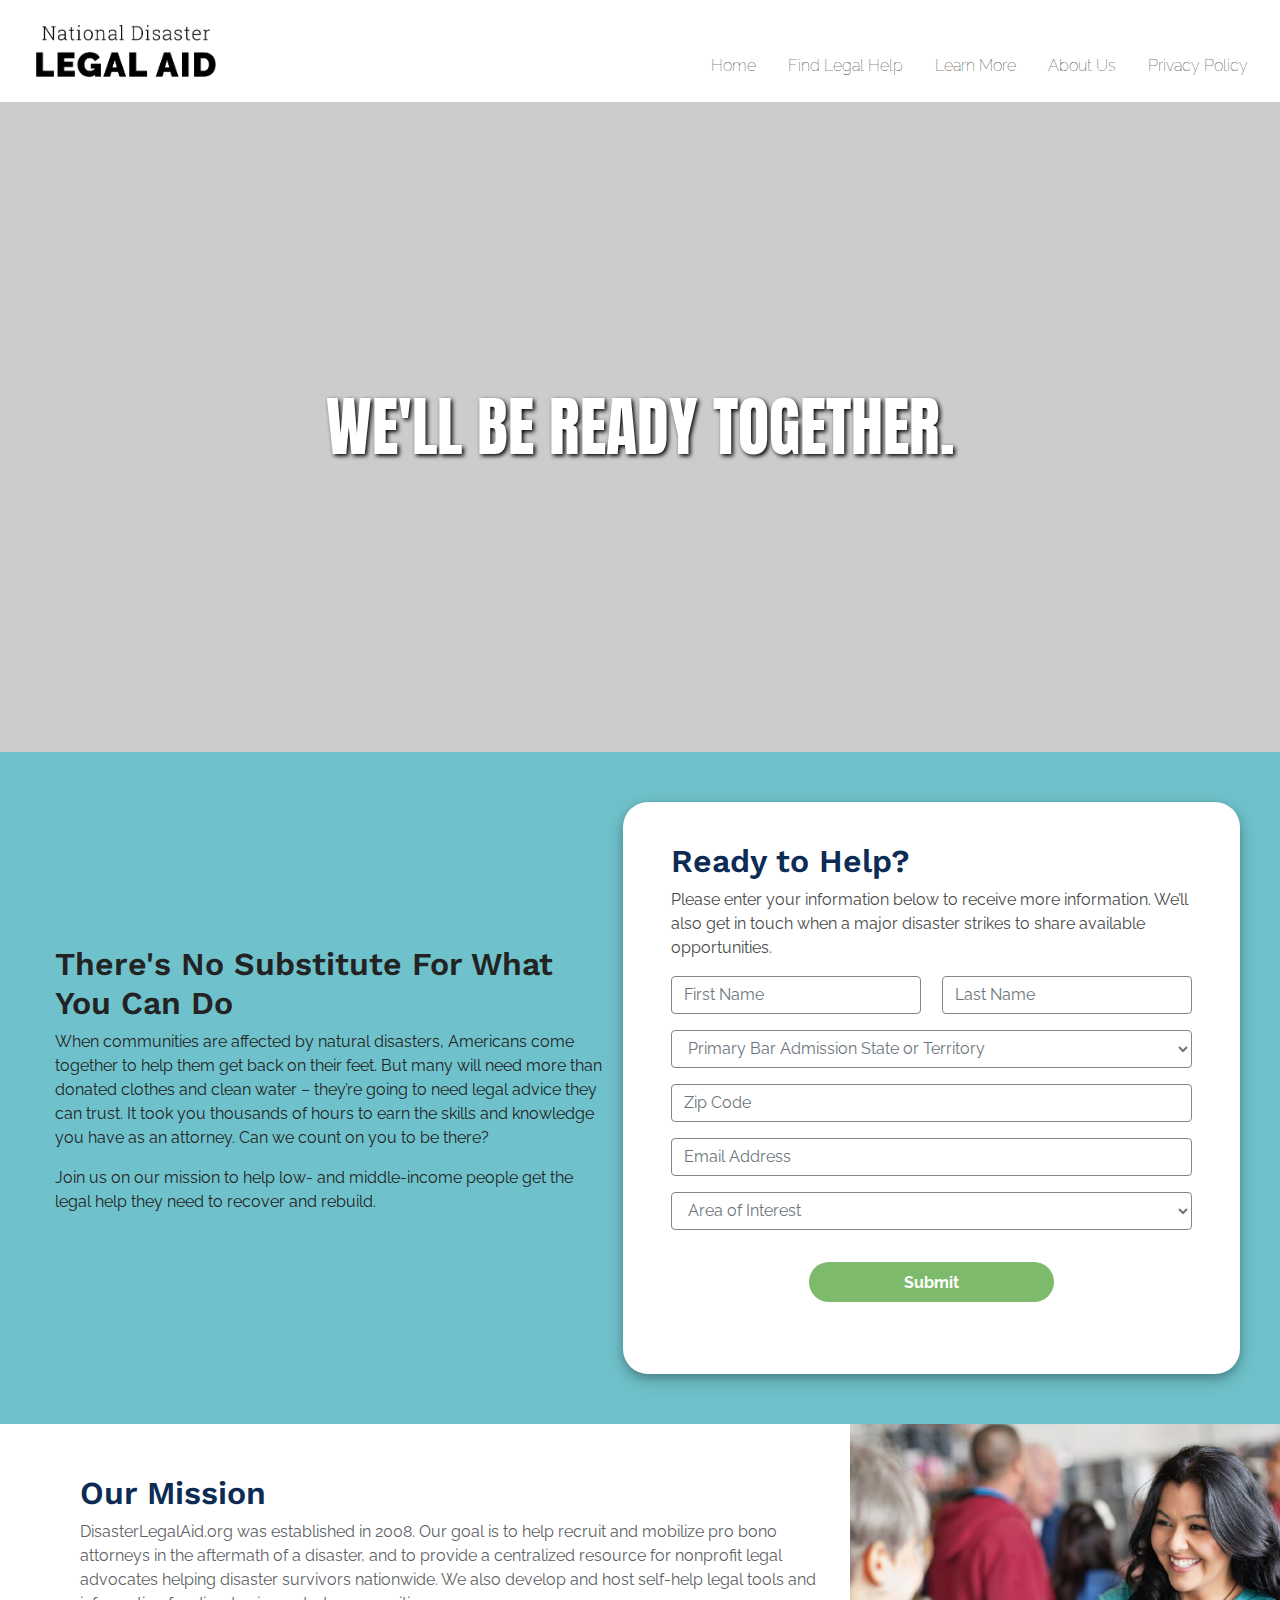
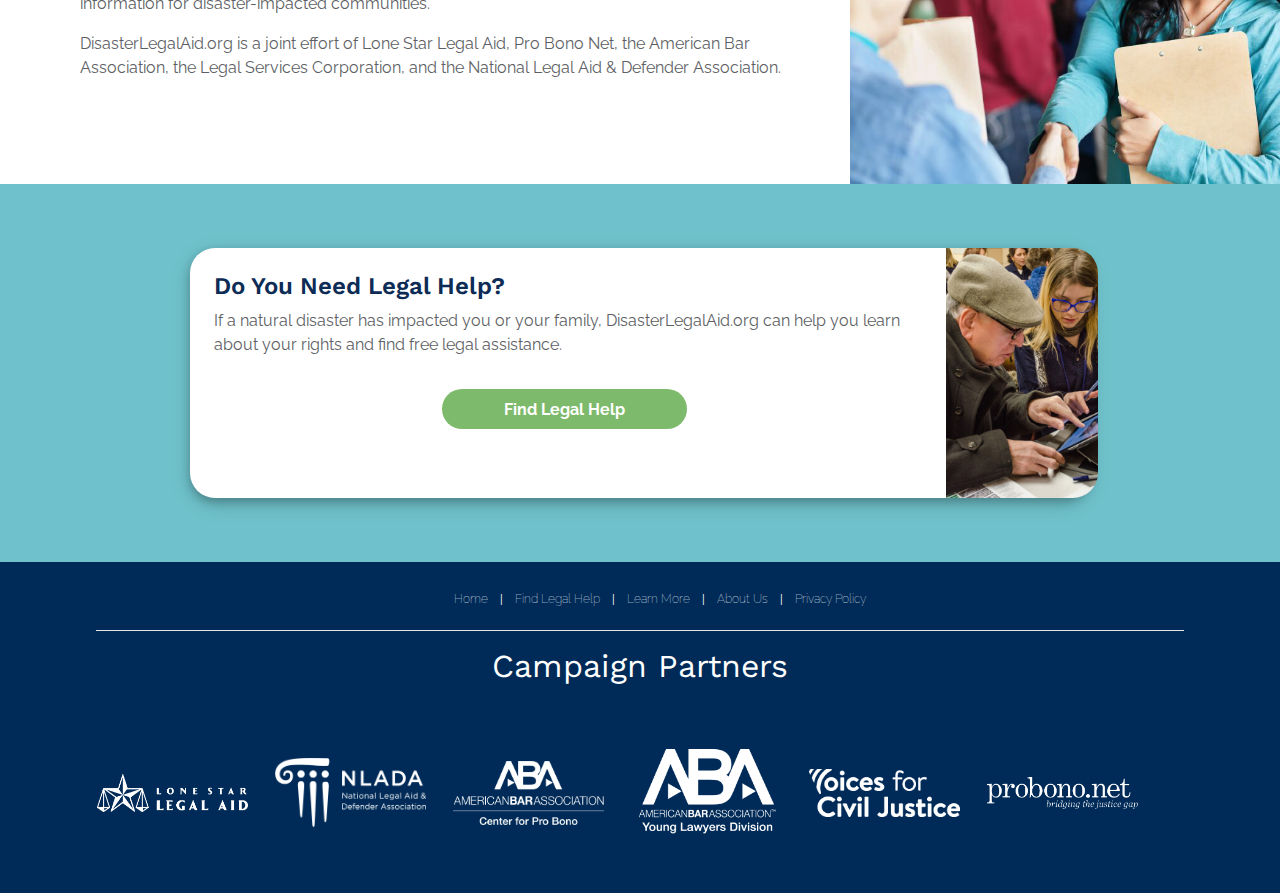
==== LP2.html @ 34623d2d "LP2 Added" ====
<html>
  <head>
    <meta charset = "utf-8">
  <meta name="viewport" content="width=device-width, initial-scale=1">
  <title>Get Started | Disaster Legal Aid</title>
  <link rel="canonical" href="https://www.disasterlegalaid.org/get-started/" />
  <meta name="description" content="Communities affected by disaster need more than donated clothes and clean water - they need legal advice they can trust. Can we count on you to be there?">
  <meta property="og:title" content="Get Started | Disaster Legal Aid" />
  <meta property="og:type" content="website" />
  <meta property="og:url" content="https://www.disasterlegalaid.org/get-started/" />
  <meta property="og:image" content="https://www.disasterlegalaid.org/dla-assets/image/header.jpg" />
  <meta property="og:description" content="Communities affected by disaster need more than donated clothes and clean water - they need legal advice they can trust. Can we count on you to be there?" />
  <link rel="stylesheet" type="text/css" href="css/LP2.css">
  <link rel="stylesheet" href="https://stackpath.bootstrapcdn.com/bootstrap/4.3.1/css/bootstrap.min.css" integrity="sha384-ggOyR0iXCbMQv3Xipma34MD+dH/1fQ784/j6cY/iJTQUOhcWr7x9JvoRxT2MZw1T" crossorigin="anonymous">
    <link href="https://fonts.googleapis.com/css?family=Raleway" rel="stylesheet">
      <link href="https://fonts.googleapis.com/css?family=Roboto" rel="stylesheet">
  <link rel="stylesheet" type="text/css" href="https://maxcdn.bootstrapcdn.com/font-awesome/4.4.0/css/font-awesome.min.css">
  <link href="https://fonts.googleapis.com/css?family=Roboto&display=swap" rel="stylesheet">
  <link href="https://fonts.googleapis.com/css?family=Raleway&display=swap" rel="stylesheet">
<script type="text/javascript" async="" src="https://www.google-analytics.com/analytics.js"></script>
<script async="" src="https://www.googletagmanager.com/gtag/js?id=UA-3254976-32"></script>
  <script>
			var analyticsId = "UA-3254976-32";
			var sessionId = getCookie("SESSIONID") ? getCookie("SESSIONID") : setCookie("SESSIONID",guid(),365);
			window.dataLayer = window.dataLayer || [];
			function gtag(){dataLayer.push(arguments);}
			gtag( 'js', new Date() );
			gtag( 'config', analyticsId, {
				'dimension1': sessionId,
				'dimension2': Date.now()
			});
		</script>
  </head>
  <body class="container-fluid">

<nav class="navbar navbar-expand-lg  full-width navbar-custom" >
  <a class="navbar-brand" href="/"><img src="logos/nationalDisasterLegalAidBLK.png" alt="Disaster Legal Aid Logo"></a>
  <button class="navbar-toggler" type="button" data-toggle="collapse" data-target="#navbarSupportedContent" aria-controls="navbarSupportedContent" aria-expanded="false" aria-label="Toggle navigation">
<!--     <span class="navbar-toggler-icon"></span> -->
<span class="navbar-toggler-icon"><i class="fa fa-navicon"></i></span>
  </button>
  <div class="collapse navbar-collapse  text-left" id="navbarSupportedContent">
    <ul class="navbar-nav" float-lg-right>
      <li class="nav-item">
        <a class="nav-link" href="/" target="_blank">Home</a>
      </li>
      <li class="nav-item">
        <a class="nav-link" href="/legalhelp/" target="_blank">Find Legal Help</a>
      </li>
      <li class="nav-item">
        <a class="nav-link" href="/advocates/" target="_blank">Learn More</a>
      </li>
      <li class="nav-item">
        <a class="nav-link" href="/about/" target="_blank">About Us</a>
      </li>
      <li class="nav-item">
        <a class="nav-link" href="/disclaimer/" target="_blank">Privacy Policy</a>
      </li>
    </ul>
  </div>
</nav>

    <section class="header full-width">
      <h1>WE'LL BE READY TOGETHER.</h1>
    </section>

    <section class="volunteer-signup full-width area-spacing">
      <div class="container formText">
        <h2>There's No Substitute For What You Can Do</h2>
        <p>When communities are affected by natural disasters, Americans come together to help them get back on their feet. But many will need more than donated clothes and clean water – they’re going to need legal advice they can trust. It took you thousands of hours to earn the skills and knowledge you have as an attorney. Can we count on you to be there?<p>Join us on our mission to help low- and middle-income people get the legal help they need to recover and rebuild.</p>
      </div>

      <div class="container form">
        <h2>Ready to Help?</h2>

<!-- Form Redirect -->

<script type="text/javascript">
var formSubmitted=false;
</script>
<iframe name="hidden_iframe" id="hidden_iframe" style="display:none;" onload="if(formSubmitted) {ga('send', 'event', 'Volunteer Form', 'submit'); setTimeout(function() {window.location='/thank-you';}, 1000)};"></iframe>

         <form id="google-form" action="https://docs.google.com/forms/d/e/1FAIpQLScfr3gOMSsjPT8p-qqspWNK3VT_Y4ADbwQ43Pd9TJvDcV4FFA/formResponse" method="post" target="hidden_iframe" onsubmit="formSubmitted=true;">
          <p>Please enter your information below to receive more information. We’ll also get in touch when a major disaster strikes to share available opportunities.</p>
          <div class="form-name">
              <div class="form-group name-field">
                <input name="entry.1687598715"type="text" class="form-control" id="exampleFormControlInput1" placeholder="First Name" required="required">
              </div>
              <div class="form-group name-field">
                <input name="entry.924260050" type="text" class="form-control " id="exampleFormControlInput1" placeholder="Last Name" required="required">
              </div>
          </div>
           <div class="form-group">
            <select name="entry.1540857647" class="form-control" id="exampleFormControlSelect1" required="required" style="color:#6c757d;">
              <option selected disabled hidden value="">Primary Bar Admission State or Territory</option>
              <option name="entry.1540857647" value="Alabama">Alabama</option>
              <option name="entry.1540857647" value="Alaska">Alaska</option>
              <option name="entry.1540857647" value="American Samoa">American Samoa</option>
              <option name="entry.1540857647" value="Arizona">Arizona</option>
              <option name="entry.1540857647" value="Arkansas">Arkansas</option>
              <option name="entry.1540857647" value="California">California</option>
              <option name="entry.1540857647" value="Colorado">Colorado</option>
              <option name="entry.1540857647" value="Connecticut">Connecticut</option>
              <option name="entry.1540857647" value="Delaware">Delaware</option>
              <option name="entry.1540857647" value="District of Columbia">District of Columbia</option>
              <option name="entry.1540857647" value="Florida">Florida</option>
              <option name="entry.1540857647" value="Georgia">Georgia</option>
              <option name="entry.1540857647" value="Guam">Guam</option>
              <option name="entry.1540857647" value="Hawaii">Hawaii</option>
              <option name="entry.1540857647" value="Idaho">Idaho</option>
              <option name="entry.1540857647" value="Illinois">Illinois</option>
              <option name="entry.1540857647" value="Indiana">Indiana</option>
              <option name="entry.1540857647" value="Iowa">Iowa</option>
              <option name="entry.1540857647" value="Kansas">Kansas</option>
              <option name="entry.1540857647" value="Kentucky">Kentucky</option>
              <option name="entry.1540857647" value="Louisiana">Louisiana</option>
              <option name="entry.1540857647" value="Maine">Maine</option>
              <option name="entry.1540857647" value="Maryland">Maryland</option>
              <option name="entry.1540857647" value="Massachusetts">Massachusetts</option>
              <option name="entry.1540857647" value="Michigan">Michigan</option>
              <option name="entry.1540857647" value="Minnesota">Minnesota</option>
              <option name="entry.1540857647" value="Mississippi">Mississippi</option>
              <option name="entry.1540857647" value="Missouri">Missouri</option>
              <option name="entry.1540857647" value="Montana">Montana</option>
              <option name="entry.1540857647" value="Nebraska">Nebraska</option>
              <option name="entry.1540857647" value="Nevada">Nevada</option>
              <option name="entry.1540857647" value="New Hampshire">New Hampshire</option>
              <option name="entry.1540857647" value="New Jersey">New Jersey</option>
              <option name="entry.1540857647" value="New Mexico">New Mexico</option>
              <option name="entry.1540857647" value="New York">New York</option>
              <option name="entry.1540857647" value="North Carolina">North Carolina</option>
              <option name="entry.1540857647" value="North Dakota">North Dakota</option>
              <option name="entry.1540857647" value="Northern Mariana Islands">Northern Mariana Islands</option>
              <option name="entry.1540857647" value="Ohio">Ohio</option>
              <option name="entry.1540857647" value="Oklahoma">Oklahoma</option>
              <option name="entry.1540857647" value="Oregon">Oregon</option>
              <option name="entry.1540857647" value="Pennsylvania">Pennsylvania</option>
              <option name="entry.1540857647" value="Puerto Rico">Puerto Rico</option>
              <option name="entry.1540857647" value="Rhode Island">Rhode Island</option>
              <option name="entry.1540857647" value="South Carolina">South Carolina</option>
              <option name="entry.1540857647" value="South Dakota">South Dakota</option>
              <option name="entry.1540857647" value="Tennessee">Tennessee</option>
              <option name="entry.1540857647" value="Texas">Texas</option>
              <option name="entry.1540857647" value="Utah">Utah</option>
              <option name="entry.1540857647" value="Vermont">Vermont</option>
              <option name="entry.1540857647" value="Virginia">Virginia</option>
              <option name="entry.1540857647" value="Washington">Washington</option>
              <option name="entry.1540857647" value="West Virginia">West Virginia</option>
              <option name="entry.1540857647" value="Wisconsin">Wisconsin</option>
              <option name="entry.1540857647" value="Wyoming">Wyoming</option>
            </select>
          </div>
          <div class="form-group">
            <input name="entry.826848541" type="text" class="form-control" id="exampleFormControlInput1" placeholder="Zip Code" size="6" required="required" pattern="[0-9]{5}" title="5 digit zip code">
          </div>
          <div class="form-group">
            <input name="entry.947371666" type="text" class="form-control" id="exampleFormControlInput1" placeholder="Email Address" required="required" pattern="^[a-zA-Z0-9_.+-]+@[a-zA-Z0-9-]+\.[a-zA-Z0-9-.]+$" title="email address (e.g., name@name.com)">
          </div>
          <div class="form-group">
            <select name="entry.2019668768" class="form-control" id="exampleFormControlSelect1" required="required" style="color:#6c757d;">
              <option selected disabled hidden value="">Area of Interest</option>
              <option name="entry.2019668768" value="FEMA Applications and Appeals">FEMA Applications and Appeals</option>
              <option name="entry.2019668768" value="Insurance Issues">Insurance Issues</option>
              <option name="entry.2019668768" value="Disaster Relief Presentations and/or Trainings">Disaster Relief Presentations and/or Trainings</option>
              <option name="entry.2019668768" value="I’m new to this and would like to learn more about the opportunities">I'm new to this and would like to learn more about the opportunities</option>
              <option name="entry.2019668768" value="Other">Other</option>
            </select>
          </div>
          <div class=submit-button>
            <input type="submit" name="submit" value="Submit" class="btn btn-lg round">
          </div>
        </form>
      </div>
    </section>

    <section class="mission full-width">

      <div class="mission-image">
        <img src="image/mission.jpeg" alt="">
      </div>

      <div class="mission-text container area-spacing">
        <h2>Our Mission</h2>
        <p>DisasterLegalAid.org was established in 2008. Our goal is to help recruit and mobilize pro bono attorneys in the aftermath of a disaster, and to provide a centralized resource for nonprofit legal advocates helping disaster survivors nationwide. We also develop and host self-help legal tools and information for disaster-impacted communities.<p>DisasterLegalAid.org is a joint effort of Lone Star Legal Aid, Pro Bono Net, the American Bar Association, the Legal Services Corporation, and the National Legal Aid & Defender Association.</p>
      </div>
    </section>

    <section class="options full-width">
      <div class="info-section volunteer">
        <div class="info-text">
        <h2>Do You Need Legal Help?</h2>
        <p>If a natural disaster has impacted you or your family, DisasterLegalAid.org can help you learn about your rights and find free legal assistance.</p>
        <a href="/legalhelp/"><button type="button" class="btn btn-lg round">Find Legal Help</button></a>
      </div>
      <div class="info-image">
        <img src="image/legalHelp.jpg" class="img-fluid" alt="legal help">
      </div>
      </div>
    </section>

    <footer class="full-width">
    <div class=" footer-links">
      <ul>
        <li><a href="/" target="_blank">Home</a></li>
        <li>|</li>
        <li><a href="/legalhelp/" target="_blank">Find Legal Help</a></li>
        <li>|</li>
        <li><a href="/advocates/" target="_blank">Learn More</a></li>
        <li>|</li>
        <li><a href="/about/" target="_blank">About Us</a></li>
        <li>|</li>
        <li><a href="/disclaimer/" target="_blank">Privacy Policy</a></li>
      </ul>
    </div>
    <hr>
   <h2>Campaign Partners</h2>
    <div class="container footer-logos">
      <div class="logos">
        <a href="https://lonestarlegal.blog/" target="_blank"><img src="logos/LoneStar_Logo.png" alt="Lonestar Legal Aid Logo"></a>
        <a href="http://www.nlada.org/" target="_blank"><img src="logos/NLADA_Logo.png" alt="NLADA Logo"></a>
        <a href="https://www.americanbar.org/groups/center-pro-bono/" target="_blank"><img src="logos/abaCenterProBonoLogo.png" alt="American Bar Association - Center for Pro Bono Logo"></a>
        <a href="https://www.americanbar.org/groups/young_lawyers/disaster_legal_services/" target="_blank"><img src="logos/abaYldLogo.png" alt="American Bar Association - Young Lawyers Division Logo"></a>
        <a href="https://voicesforciviljustice.org/" target="_blank"><img src="logos/VoicesForCivilJusticeLogo.png" alt="Voices for Civil Justice Logo"></a>
        <a href="www.probono.net" target="_blank"><img src="logos/Probono_Logo.png" alt="ProBono.net Logo"></a>
      </div>
    </div>
    </footer>

<script type="text/javascript">/* <![CDATA[ */
var gaJsHost =(("https:" == document.location.protocol)? "https://ssl." : "http://www.");document.write(unescape("%3Cscript src='" + gaJsHost + "google-analytics.com/ga.js' type='text/javascript'%3E%3C/script%3E"));
 /* ]]>*/</script>
<script src="https://ssl.google-analytics.com/ga.js" type="text/javascript"></script>
<script type="text/javascript">/* <![CDATA[ */
var pageTracker = _gat._getTracker("UA-38452409-6");pageTracker._trackPageview();
 /* ]]>*/</script>
  <script src="https://code.jquery.com/jquery-3.3.1.slim.min.js" integrity="sha384-q8i/X+965DzO0rT7abK41JStQIAqVgRVzpbzo5smXKp4YfRvH+8abtTE1Pi6jizo" crossorigin="anonymous"></script>
  <script src="https://cdnjs.cloudflare.com/ajax/libs/popper.js/1.14.7/umd/popper.min.js" integrity="sha384-UO2eT0CpHqdSJQ6hJty5KVphtPhzWj9WO1clHTMGa3JDZwrnQq4sF86dIHNDz0W1" crossorigin="anonymous"></script>
  <script src="https://stackpath.bootstrapcdn.com/bootstrap/4.3.1/js/bootstrap.min.js" integrity="sha384-JjSmVgyd0p3pXB1rRibZUAYoIIy6OrQ6VrjIEaFf/nJGzIxFDsf4x0xIM+B07jRM" crossorigin="anonymous"></script>
<script src="https://mid.rkdms.com/t?pid=500439f3-a008-4879-a0cc-fdad0d09b97b&ctag=allpgs&u1= https://www.disasterlegalaid.org/get-started/"></script>
<script>document.write("<scr"+"ipt src='https://mpp.vindicosuite.com/mpp/?y=2&t=j&tp=1&clid=9156&pixid=99103228&rnd=<timestamp_here>&u="+escape(parent.document.location)+"&r="+escape(parent.document.referrer)+"'></scri"+"pt>");</script><NOSCRIPT><IMG SRC="https://mpp.vindicosuite.com/mpp/?y=2&t=i&tp=1&clid=9156&pixid=99103228&rnd=<timestamp_here>" style="display: none"></NOSCRIPT>
  </body>
</html>
---- css/LP2.css ----
/*GENERAL APPLY TO ALL*/
@import url('https://fonts.googleapis.com/css?family=Anton|Raleway:400,700,800|Work+Sans:600,700|Roboto:700,900|&display=swap');

*{
  font-family: 'Raleway', sans-serif;
}

body{
  font-size: 16px;
  color: #232323;
  font-weight: medium;
}

h2{
  font-family: 'Work Sans', sans-serif;
  font-size: 2em;
  font-weight: 600;
  color: #0C2B55;
}
.full-width{
  width: 100vw;
  position: relative;
  margin-left: -50vw;
  left: 50%;
}
.area-spacing{
  padding-top: 50px;
  padding-bottom: 50px;
}

/* removed variables because not supported in IE 11
:root {
  --teal-color: #6FC2CB;
  --gray-color:#74757a;
  --dark-blue-color:#002B58;
  --green-color:#7EBA6B;
  --heading-color:#0C2B55;
  --form-color:#494949;
  --p-color:#5E5F65;
}*/

.btn-lg.round {
  border-radius: 24px;
  background-color: #7EBA6B;
  color:white;
  font-weight: bold;
  font-size: 1em;
  line-height: 1.5em;
  width:245px;
  height:2.5em;
  margin: 1em 0;
}

.navbar-custom{
  background-color: white!important;
}
.navbar-brand img{
  width: 200px;
  padding-left: 1em;
}

.navbar-nav .nav-link {
  color: black;
}
.navbar-nav .nav-link:hover {
  color: gray;
}

.nav-item{
  font-weight:lighter;
}
/*HEADER SECTION*/
.header{
  background-image: url('../image/header.jpg');
  background-color: #cccccc;
  background-repeat: no-repeat;
  height:450px;
  background-position: top;
  background-size: cover;

}
.header h1{
  text-align: center;
  font-family: 'Anton', sans-serif;
  text-shadow: 2px 2px 4px black;
  vertical-align: middle;
  line-height:650px;
  color:white;
  font-weight:400;
  font-size:  4em;
}

.fa {
  font-size: 1.5em !important;
}

/*HEADER SECTION MEDIA QUERIES*/
@media screen and (max-width: 886px) {
  .header h1 {
    line-height: 450px;
  }
}

@media screen and (max-width: 800px) {
    .header h1{
      font-size: 3rem;
    }
}

  @media screen and (max-width: 600px) {
    .header{
      height: 400px;
    }
    .header h1{
      font-size: 2.5em;
    /*  line-height:400px; */
    }

    h2{
      font-size:  1em;
    }
}

  @media screen and (max-width: 500px) {
    .header h1{
      font-size: 2.25em;
     /* line-height:400px; */
    }
}

@media screen and (max-width: 400px) {
  .header{
    height: 350px;
  }
  .header h1{
    font-size: 2em;
   /* line-height:350px; */
  }
}

@media screen and (min-width: 985px) {
  .header{
    height: 650px;
  }

}
/*MISSION SECTION*/
.mission{
  display: flex;
  flex-direction:column;
  justify-content:center;

}
.mission-text{
  width: 100%;
}
.mission img{
  width: 100%;
}
.mission p{
  color: #5E5F65;
}
.mission h2{
  font-weight: 600;
}
/*MISSION SECTION MEDIA QUERIES*/
@media (max-width: 1528px) and (min-width: 850px) {
  .mission-image img{
    object-fit: cover;
    width:100%;
    height: 100%;
  }
}
@media screen and (min-width: 850px) {
  .mission{
  display: flex;
  flex-direction:row-reverse;
  justify-content:center;
}
.mission .container{
  padding-left: 5em;
}

  .mission-text{
    padding-left: 3em;
  }

  .mission-img{
    min-height: 900px;

  }

  .mission-text p{
     /* max-width: 70%; */
  }
}

@media screen and (max-width: 849px) {
  .mission-image {
    max-height: 400px !important;
    overflow: hidden;
  }
}

@media screen and (max-width: 750px) {
  .mission h2,
  .mission p {
    text-align: center;
  }

}


/*FORM SECTION*/
.volunteer-signup{
  background-color: #6FC2CB;
  color: #232323;
  display: flex;
  flex-direction: row;
  align-items:center;
  text-align: center;
  padding-left: 40px;
  padding-right: 40px;
}
.form{
  background-color: white;
  color: #494949;
  border-radius: 25px;
  text-align: left;
  padding: 2em;
  display: flex;
  text-align: center;
  flex-direction:column;
  justify-content:center;
  box-shadow: 0 4px 8px 0 rgba(0, 0, 0, 0.2), 0 6px 20px 0 rgba(0, 0, 0, 0.19);
}
.formText h2{
  color:#232323;
  text-align: center;
  font-weight: 600;
}

.form h2{
  text-align: left;
  font-weight: 600;
}

.form-control {
  border-color: #858585 !important;
}

.form-control::placeholder {
  color: #494949;
}

.submit-button{
    text-align: center;
    font-weight: bold;
}

/*FORM SECTION MEDIA QUERIES*/
@media screen and (min-width: 751px) {
  .form {
    padding: 2.5em 3em !important;
  }
}

@media screen and (max-width: 750px) {
  .volunteer-signup{
    display: flex;
    flex-wrap:wrap;
    height:auto;
    padding-left: 15px;
    padding-right: 15px;
  }
  .formText {
    vertical-align: none;
    line-height: 1.5em;
  }

  .form h2, .form p {
    text-align: center;
  }
}

@media screen and (min-width: 751px) {
  .form-name{
    display: flex;
    flex-direction: row;
    justify-content:  space-between;
  }

  .formText h2, p{
  text-align: left;
}

.name-field{
   width:48%;
  }
}

@media screen and (min-width: 1500px) {
 form{
  /* width: 75%; */
  margin: auto;
 }
}


/*VOLUNTEER OPTIONS*/
.options{
  background-color: #6FC2CB;
  padding: 3em 0.5em;
  display: flex;
  flex-direction:column;
  align-items:center;
  text-align: center;
}
.info-section{
  background-color: white;
  border-radius: 25px;
  box-shadow: 0 4px 8px 0 rgba(0, 0, 0, 0.2), 0 6px 20px 0 rgba(0, 0, 0, 0.19);
  margin: 1em 0em;
  display: flex;
  color: black;
  width: 90%;
  max-width: 900px;
}
.info-section h2{
  font-size: 1.5em;
  font-weight: 600;
  text-align: left;
}
.info-section a{
  text-decoration: none;
}
.info-text{
  padding: 1.5em 1.5em 0 1.5em;
  text-align: center;
  color: #5E5F65;
}
.info-section img{
  max-width: 100%;
  height: 100%;
  margin-right:-15px;
}
  .info-image img{
  object-fit: cover;
  width:100%;
  border-radius: 0px 25px 25px 0px;
  height: 100%;
}

}
/*VOLUNTEER OPTIONS MEDIA QUERIES*/
@media screen and (max-width: 790px) {
  .info-section .btn-lg.round {
    font-size: .95em;
    font-weight: bold;
    line-height: 1em;
    width:225px;
    height:2em;
  }
  .info-section h2{
    font-size:16px;
  }

}
@media screen and (max-width: 750px) {
  .info-section h2 {
    text-align: center;
  }
}
@media screen and (max-width: 670px) {
  .info-section h2{
    font-size: 1.25em;
  }
  .info-text{
    font-size: .90em;
  }
}
@media screen and (max-width: 600px) {
  .info-section img{
    display: none;
  }
  .info-section{
    text-align: center;
    font-size: 1em;
  }
  .info-section .btn-lg.round {
    font-size: 1em;
    font-weight: bold;
    line-height: 1.25em;
    width:245px;
    height:2.5em;
    /* margin: 1em; */
  }
}
@media screen and (min-width: 600px) {
  .info-section{
    height: 250px;
  }
}

@media screen and (max-width: 600px) {
  .options{
    padding: 1.5em .5em;
  }

  .info-text {
    padding-left: 1em;
    padding-right: 1em;
    width: 100%;
  }
}
/*FOOTER SECTION*/
footer{
  background-color: #002B58;
  margin:0px;
  padding: 0;
  text-align: center;
  font-size: 0.75em;
}
footer h2{
  color:white;
  font-weight: bold;
}
ul{
  list-style: none;
  width: 100%;
  margin: auto;
  padding-top: 1.85em;
  display: flex;
  flex-wrap:nowrap;
  justify-content: flex-end;
}
footer ul {
  justify-content: center;
}
footer h2 {
  font-weight: 400;
}
ul li{
  display: inline-block;
  color:white;
  padding: 0.5em;
}
li a{
  text-decoration: none;
  color:white;
  font-weight: lighter;
}
hr{
  width:85%;
  background-color: #FFFFFF;
}
.footer-logos{
  display: flex;
  flexwrap: wrap;
  justify-content:space-between;
  padding:1em;
}
.footer-logos img{
  max-width: 175px;
  padding: 1em 1em;
}

.footer-links ul li a{
  font-weight: lighter;
  text-decoration: none;
  cursor: pointer;
}

.footer-links ul li a:hover{
  text-decoration: none;
  color:white;
}
/*FOOTER MEDIA QUERIES*/

@media screen and (max-width: 500px) {
    .footer-links ul li a{
        font-size:  .75em;
    }
     ul li{
      padding: .25em;
     }
     ul{
      padding-left: 0px;
     }
}

/*thank you page*/
.return{
    text-align: center;
  vertical-align: middle;
}
h1.returnH{
  line-height: 450px;
}

.return a{
  text-decoration: none;
  color:white;
  font-weight: 600;
}
.return a:hover{
  text-decoration: none;
  color:white;
}

@media screen and (max-width: 984px) {
  h1.returnH {
    line-height: 250px;
  }

  .return {
    font-size: 1.5em;
  }
}
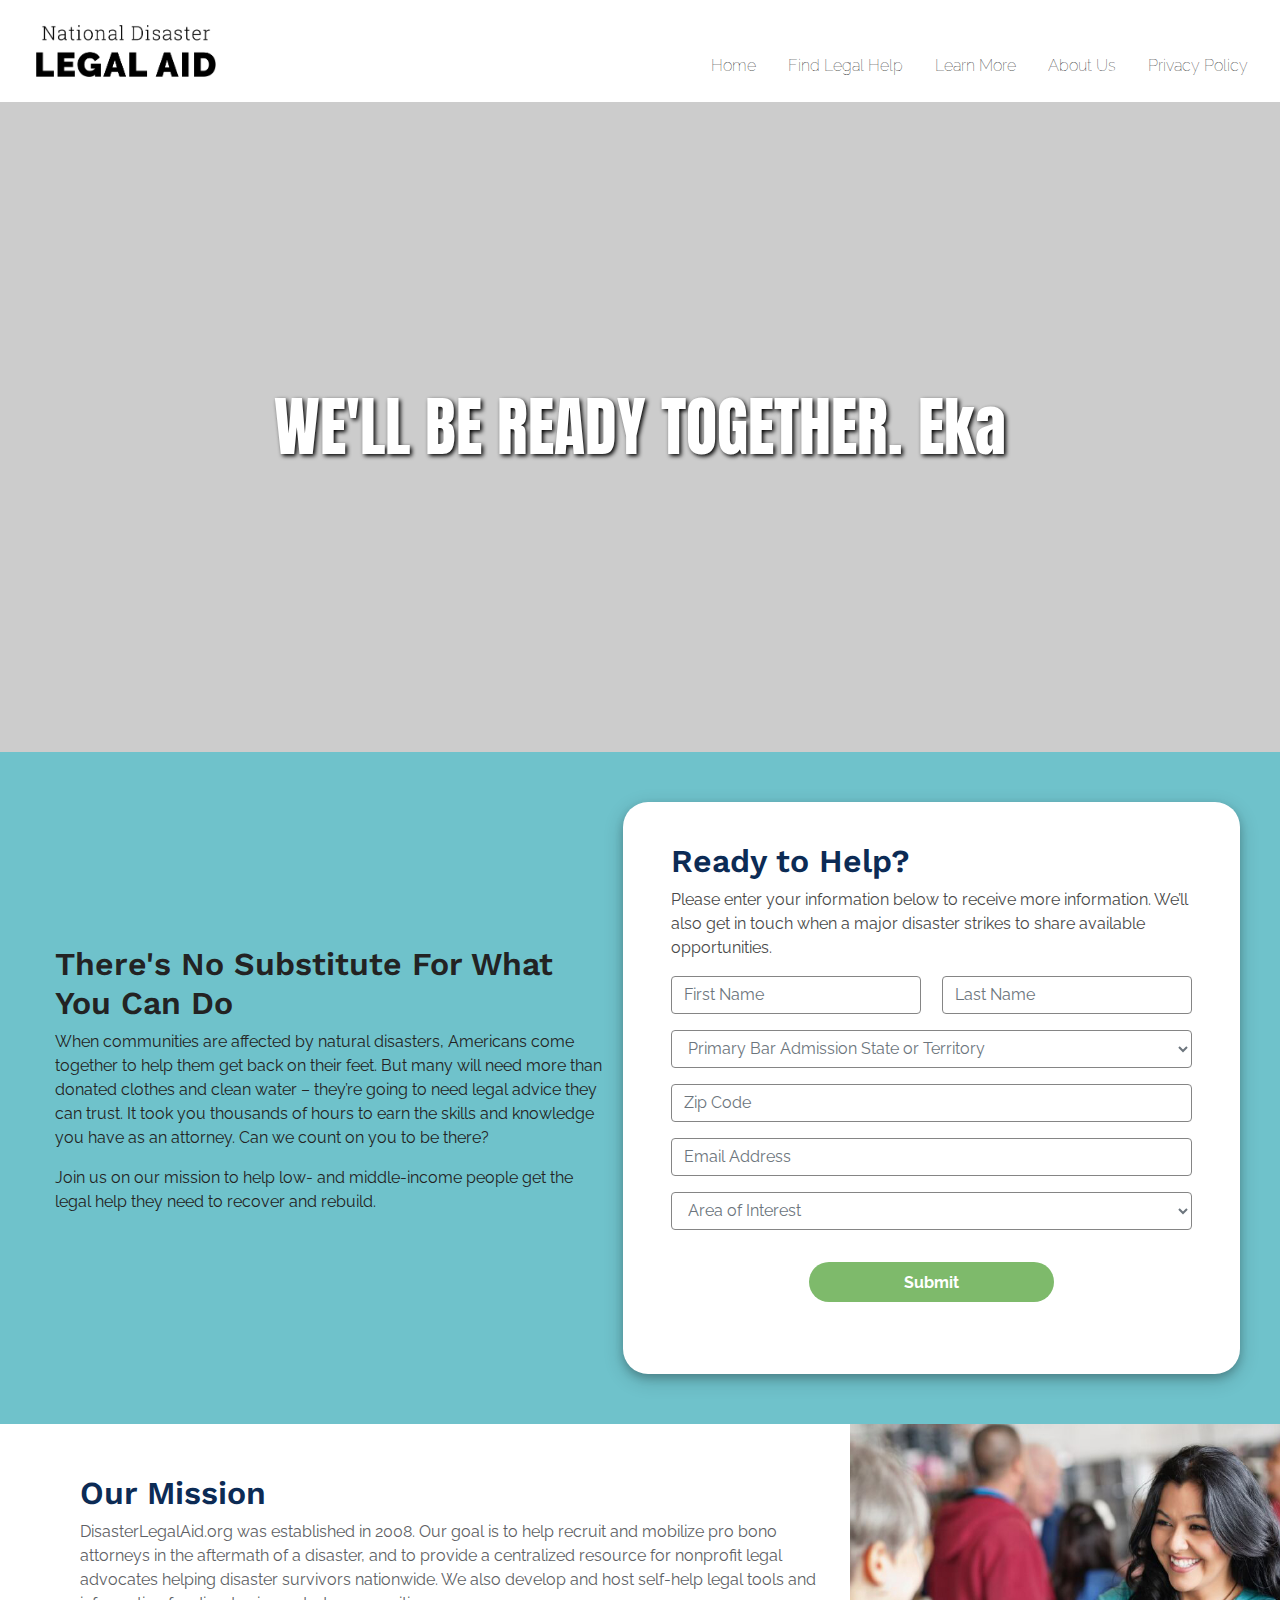
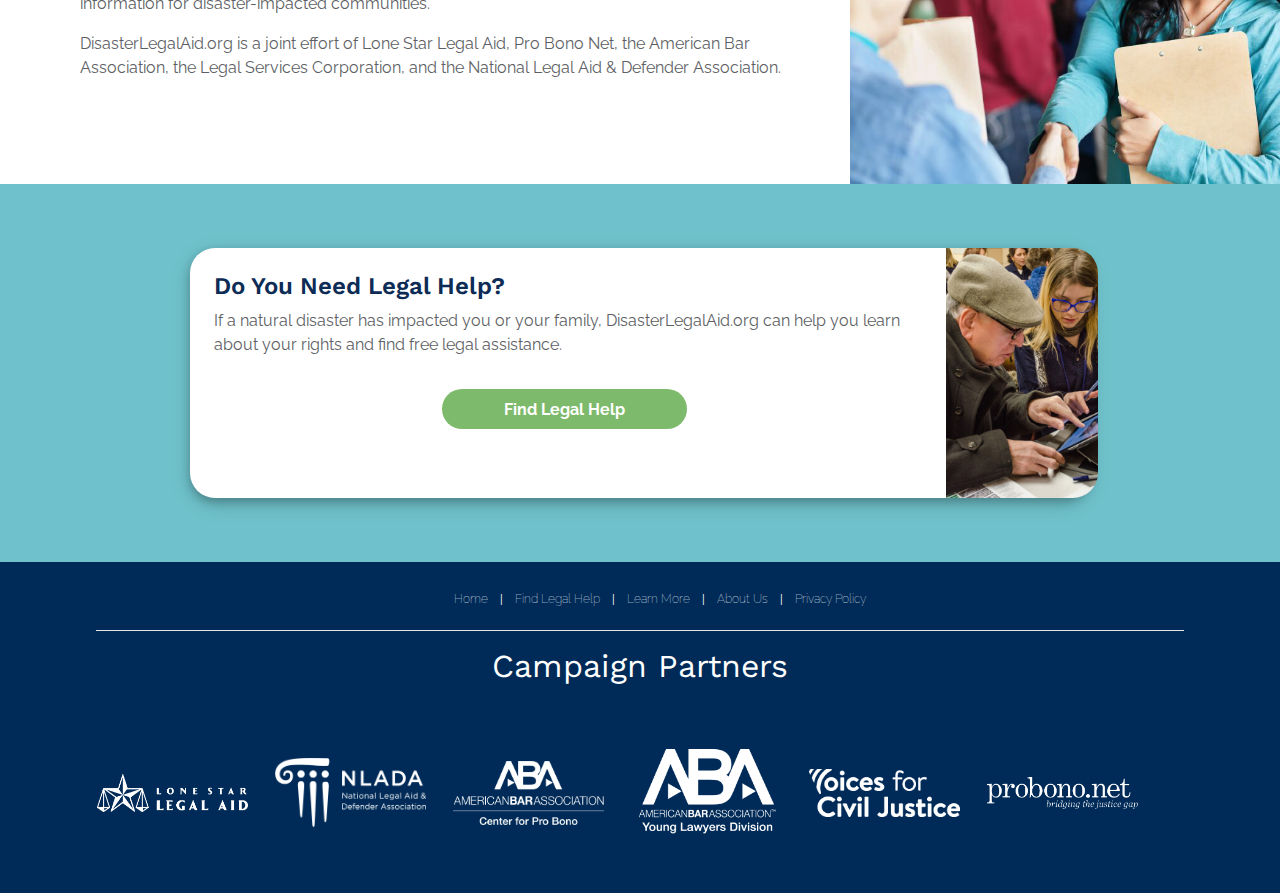
==== commit d0fb7fb0: "Update LP2.html" ====
--- a/LP2.html
+++ b/LP2.html
@@ -61,7 +61,7 @@
 </nav>
 
     <section class="header full-width">
-      <h1>WE'LL BE READY TOGETHER.</h1>
+      <h1>WE'LL BE READY TOGETHER. Eka</h1>
     </section>
 
     <section class="volunteer-signup full-width area-spacing">
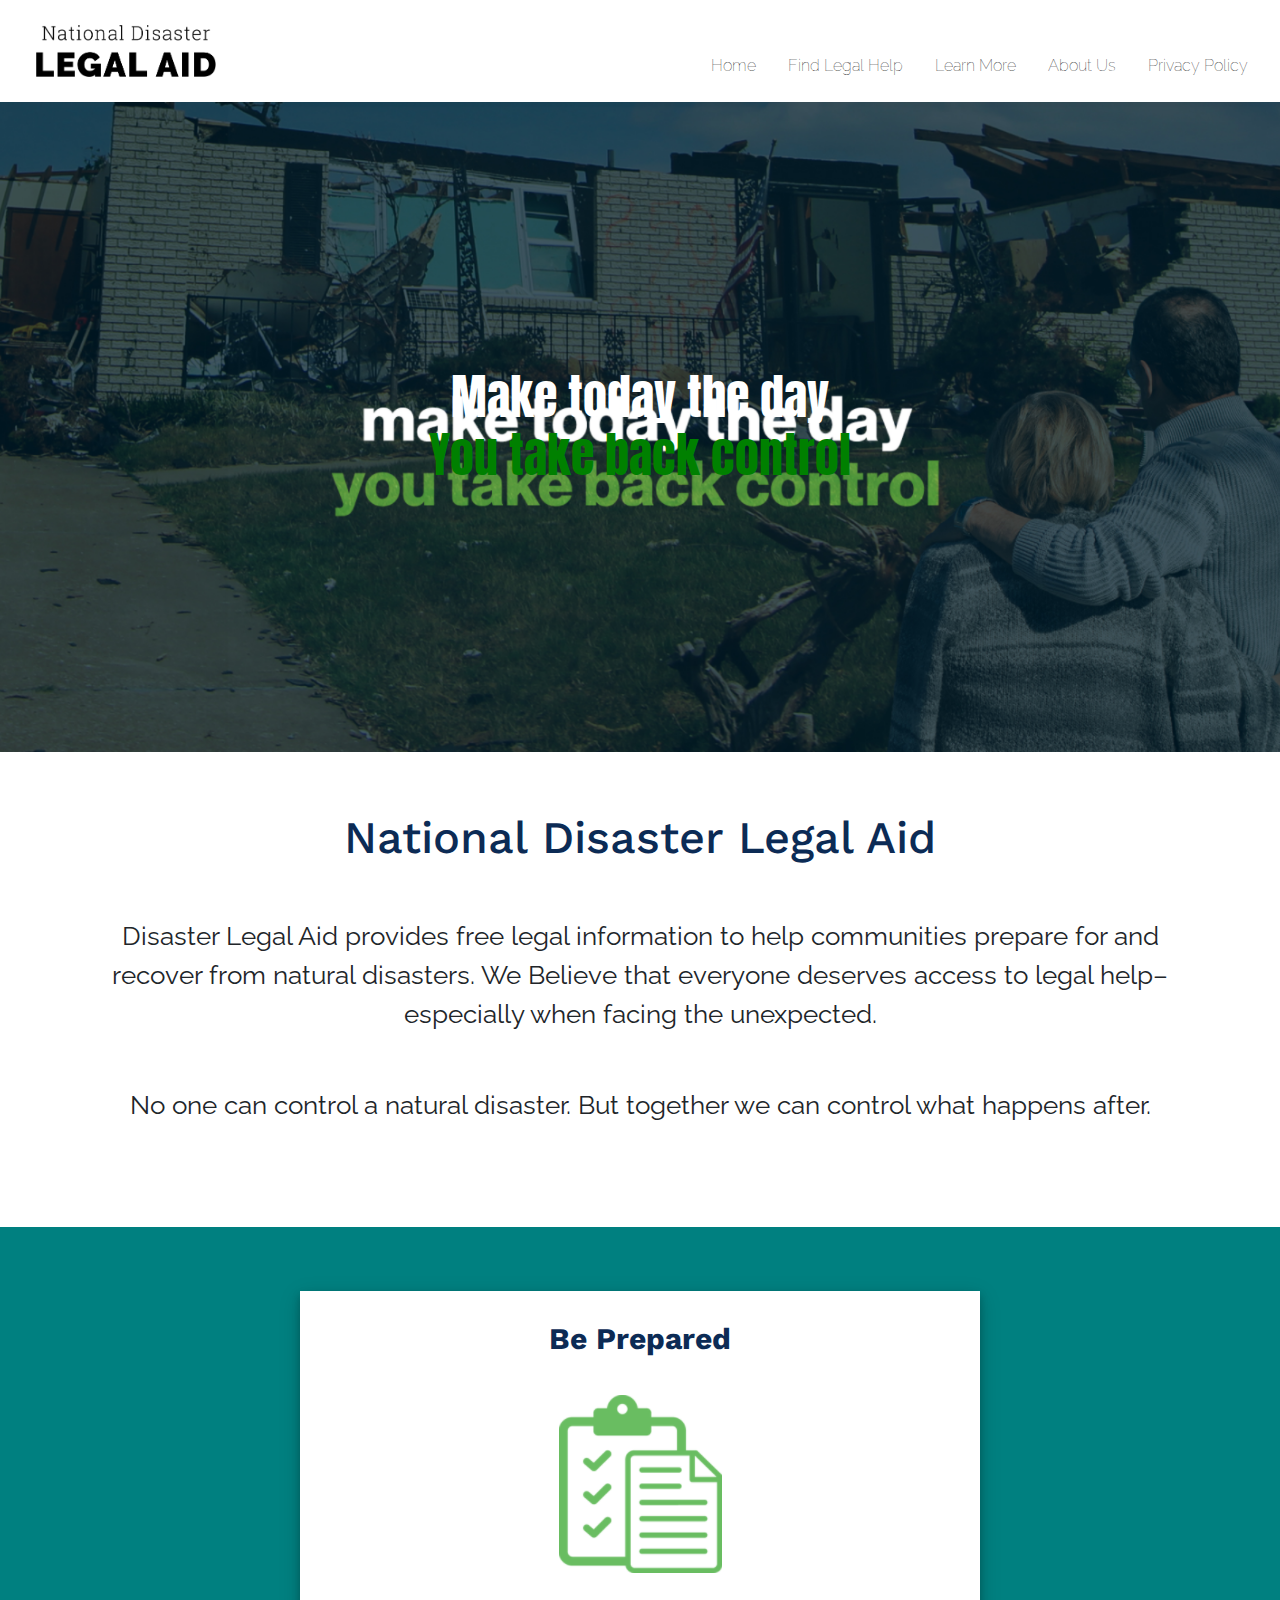
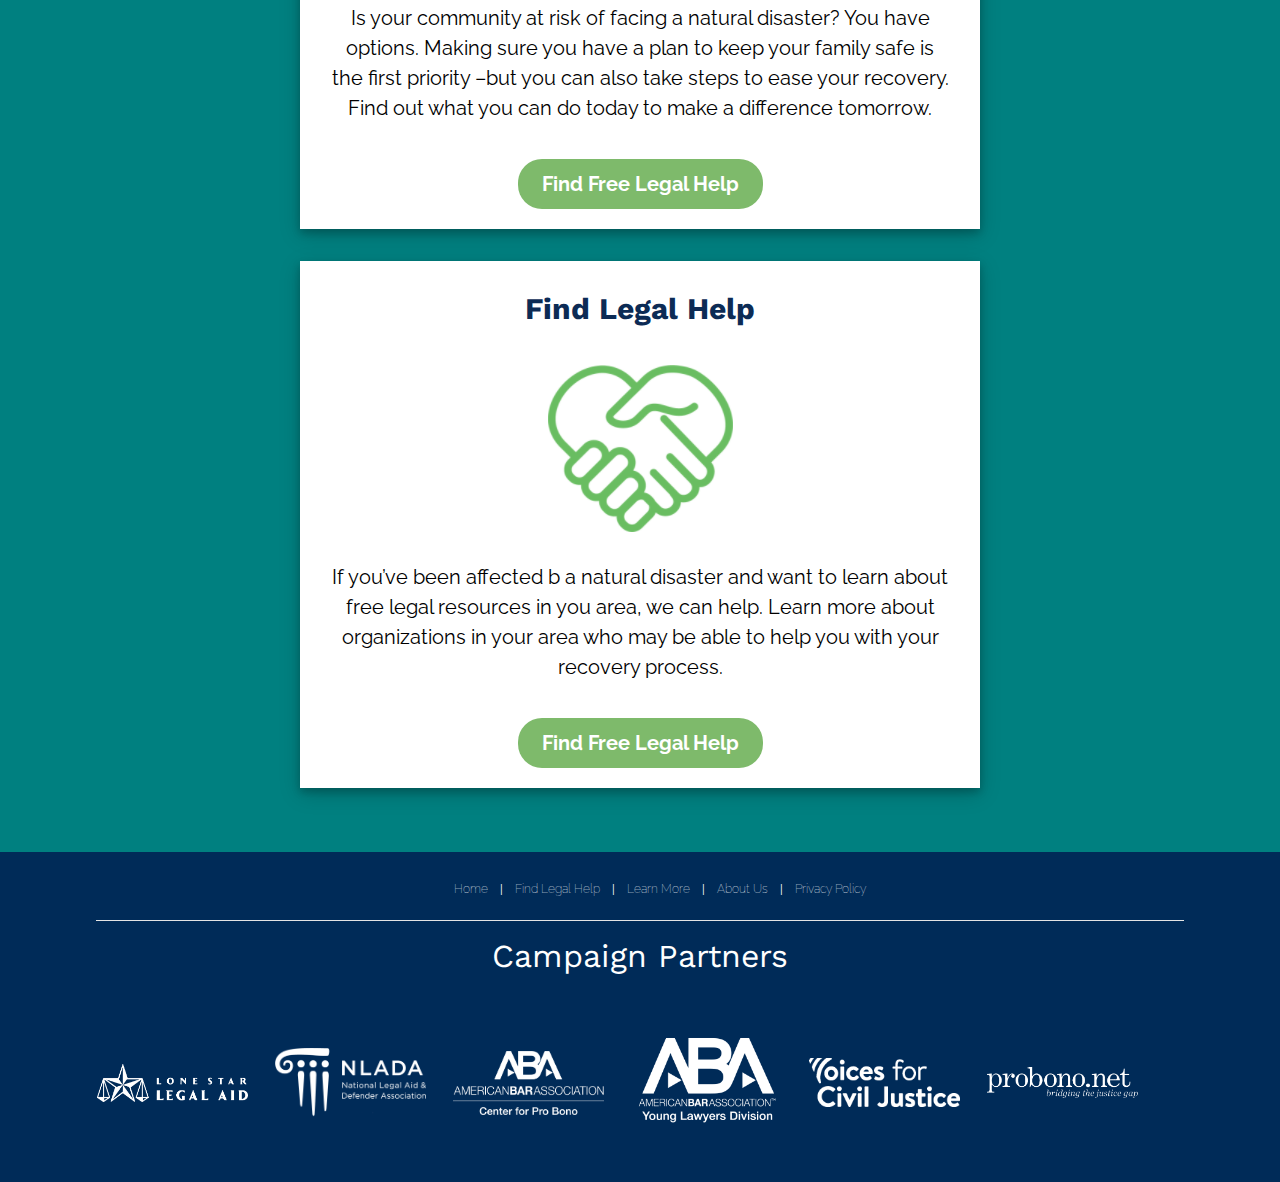
==== commit c20f65b9: "updated draft" ====
--- a/LP2.html
+++ b/LP2.html
@@ -60,21 +60,80 @@
   </div>
 </nav>
 
+
+
+<section class="header full-width">
+      <div>
+      <h1>Make today the day</h1>
+      <h2>You take back control</h2>
+    </div>
+    </section>
+
+
+<!--
     <section class="header full-width">
-      <h1>WE'LL BE READY TOGETHER. Eka</h1>
-    </section>
-
+      <div class="textstyle"> 
+      <h1>Make today the day</h1>
+      <h2>You take back control</h2>
+    </div>
+    </section> -->
+
+
+<!--National Disaster Legal Aid intro text-->
+
+ <section class=" full-width">
+
+      <div class="container center-text">
+        <h2>National Disaster Legal Aid</h2>
+           <p> Disaster Legal Aid provides free legal information to help communities prepare for and recover from natural disasters. We Believe that everyone deserves access to legal help–especially when facing the unexpected. 
+          <p>No one can control a natural disaster. But together we can control what happens after.</p>
+          </div>
+      </div>
+    </section>
+
+
+
+ <section class="options full-width">
+      <div class="info-section">
+        <div class="info-text">
+
+        <h2>Be Prepared</h2>
+         <div class="info-image">
+        <img src="image/check-list-kit.png" class="img-fluid" alt="legal help">
+      </div>
+        <p>Is your community at risk of facing a natural disaster? You have options. Making sure you have a plan to keep your family safe is the first priority –but you can also take steps to ease your recovery. Find out what you can do today to make a difference tomorrow.</p>
+        <a href="/legalhelp/"><button type="button" class="btn btn-lg round">Find Free Legal Help</button></a>
+      </div>
+      </div>
+  
+      <div class="info-section">
+        <div class="info-text">
+
+        <h2>Find Legal Help</h2>
+         <div class="info-image">
+        <img src="image/legal-help.png" class="img-fluid" alt="legal help">
+      </div>
+        <p>If you’ve been affected b a natural disaster and want to learn about free legal resources in you area, we can help. Learn more about organizations in your area who may be able to help you with your recovery process.</p>
+        <a href="/legalhelp/"><button type="button" class="btn btn-lg round">Find Free Legal Help</button></a>
+      </div>
+      </div>
+    </section>
+
+    
+
+    <!---
     <section class="volunteer-signup full-width area-spacing">
       <div class="container formText">
         <h2>There's No Substitute For What You Can Do</h2>
         <p>When communities are affected by natural disasters, Americans come together to help them get back on their feet. But many will need more than donated clothes and clean water – they’re going to need legal advice they can trust. It took you thousands of hours to earn the skills and knowledge you have as an attorney. Can we count on you to be there?<p>Join us on our mission to help low- and middle-income people get the legal help they need to recover and rebuild.</p>
       </div>
 
+
       <div class="container form">
         <h2>Ready to Help?</h2>
 
 <!-- Form Redirect -->
-
+<!---
 <script type="text/javascript">
 var formSubmitted=false;
 </script>
@@ -197,7 +256,7 @@
       </div>
       </div>
     </section>
-
+-->
     <footer class="full-width">
     <div class=" footer-links">
       <ul>
--- a/css/LP2.css
+++ b/css/LP2.css
@@ -13,7 +13,6 @@
 
 h2{
   font-family: 'Work Sans', sans-serif;
-  font-size: 2em;
   font-weight: 600;
   color: #0C2B55;
 }
@@ -23,9 +22,26 @@
   margin-left: -50vw;
   left: 50%;
 }
-.area-spacing{
-  padding-top: 50px;
-  padding-bottom: 50px;
+
+
+.center-text{
+  text-align: center;
+  font-size: 26px;
+  font-family: newe-house-display;
+ 
+     padding: 50px 85px;
+
+}
+
+.center-text h2{
+  text-align: center;
+  font-size: 45px;
+  margin: .20em 0;
+
+}
+.center-text p{
+  margin: 2em 0;
+
 }
 
 /* removed variables because not supported in IE 11
@@ -70,41 +86,105 @@
   font-weight:lighter;
 }
 /*HEADER SECTION*/
+
+
 .header{
-  background-image: url('../image/header.jpg');
+  color:white;
+  height:300px;
+  display: flex;
+  justify-content: center;
+  align-items: center;
+  background-image: url('../image/hero-image-headline.png');
   background-color: #cccccc;
   background-repeat: no-repeat;
   height:450px;
   background-position: top;
   background-size: cover;
-
-}
-.header h1{
-  text-align: center;
+}
+
+
+.header h1 {
+  margin:0;
+  text-align: center;
+  font-weight:400;
+  font-size:  3em;
+  color:white; 
   font-family: 'Anton', sans-serif;
-  text-shadow: 2px 2px 4px black;
+}
+
+.header h2 {
+  margin:0;
+  text-align: center;
+  font-weight:400;
+  font-size:  3em;
+  color:green;
+  font-family: 'Anton', sans-serif;
+  
+}
+
+/*
+.textstyle {
+  display: flex;
+  justify-content: center;
+  align-items: center;
+  position: absolute;
+   text-align: center;
+}
+
+
+.textstyle h1{
+   vertical-align: middle;
+   font-weight:400;
+   font-size:  3em;
+   color:white;
+   font-family: 'Anton', sans-serif;
+ 
+}
+.textstyle h2{
   vertical-align: middle;
-  line-height:650px;
-  color:white;
-  font-weight:400;
-  font-size:  4em;
-}
+   font-weight:400;
+   font-size:  3em;
+   color:green;
+   font-family: 'Anton', sans-serif;
+  
+  
+} */
+
 
 .fa {
   font-size: 1.5em !important;
 }
+
 
 /*HEADER SECTION MEDIA QUERIES*/
 @media screen and (max-width: 886px) {
   .header h1 {
-    line-height: 450px;
-  }
+    line-height: 50px;
+  }
+  .center-text h2{
+  font-size: 32px;
+
+}
+.center-text p{
+  font-size:20px;
+
+}
+
 }
 
 @media screen and (max-width: 800px) {
     .header h1{
       font-size: 3rem;
     }
+    .center-text h2{
+  font-size: 30px;
+
+}
+.center-text p{
+  font-size: 16px;
+
+}
+
 }
 
   @media screen and (max-width: 600px) {
@@ -115,10 +195,23 @@
       font-size: 2.5em;
     /*  line-height:400px; */
     }
+    .header h2{
+      font-size: 2.5em;
+    /*  line-height:400px; */
+    }
 
     h2{
       font-size:  1em;
     }
+    .center-text h2{
+    font-size: 28px;
+
+    }
+    .center-text p{
+    font-size: 16px;
+
+}
+
 }
 
   @media screen and (max-width: 500px) {
@@ -147,7 +240,7 @@
 /*MISSION SECTION*/
 .mission{
   display: flex;
-  flex-direction:column;
+ 
   justify-content:center;
 
 }
@@ -291,7 +384,7 @@
   }
 
   .formText h2, p{
-  text-align: left;
+  text-align: center;
 }
 
 .name-field{
@@ -306,30 +399,30 @@
  }
 }
 
-
 /*VOLUNTEER OPTIONS*/
 .options{
-  background-color: #6FC2CB;
+  background-color: teal;
   padding: 3em 0.5em;
-  display: flex;
-  flex-direction:column;
-  align-items:center;
-  text-align: center;
+  text-align: center;
+  justify-content:space-between;
 }
 .info-section{
   background-color: white;
-  border-radius: 25px;
+
+  box-sizing: border-box;
   box-shadow: 0 4px 8px 0 rgba(0, 0, 0, 0.2), 0 6px 20px 0 rgba(0, 0, 0, 0.19);
-  margin: 1em 0em;
-  display: flex;
+  margin: 1em 1em;
+  display: flex;
+  flex:1;
+flex-direction: row;
   color: black;
-  width: 90%;
-  max-width: 900px;
+  max-width: 680px;
+  display:inline-table;
+ 
 }
 .info-section h2{
   font-size: 1.5em;
-  font-weight: 600;
-  text-align: left;
+  font-weight: bold;
 }
 .info-section a{
   text-decoration: none;
@@ -337,21 +430,21 @@
 .info-text{
   padding: 1.5em 1.5em 0 1.5em;
   text-align: center;
-  color: #5E5F65;
+  font-size: 20px;
+  font-family: "NeueHaasDisplay-Bold";
 }
 .info-section img{
   max-width: 100%;
-  height: 100%;
-  margin-right:-15px;
-}
+  margin:1.5em;
+
+}
+
   .info-image img{
-  object-fit: cover;
-  width:100%;
-  border-radius: 0px 25px 25px 0px;
-  height: 100%;
-}
-
-}
+  border-radius: 0px 0px 0px 0px;
+  height:80%;
+
+}
+
 /*VOLUNTEER OPTIONS MEDIA QUERIES*/
 @media screen and (max-width: 790px) {
   .info-section .btn-lg.round {
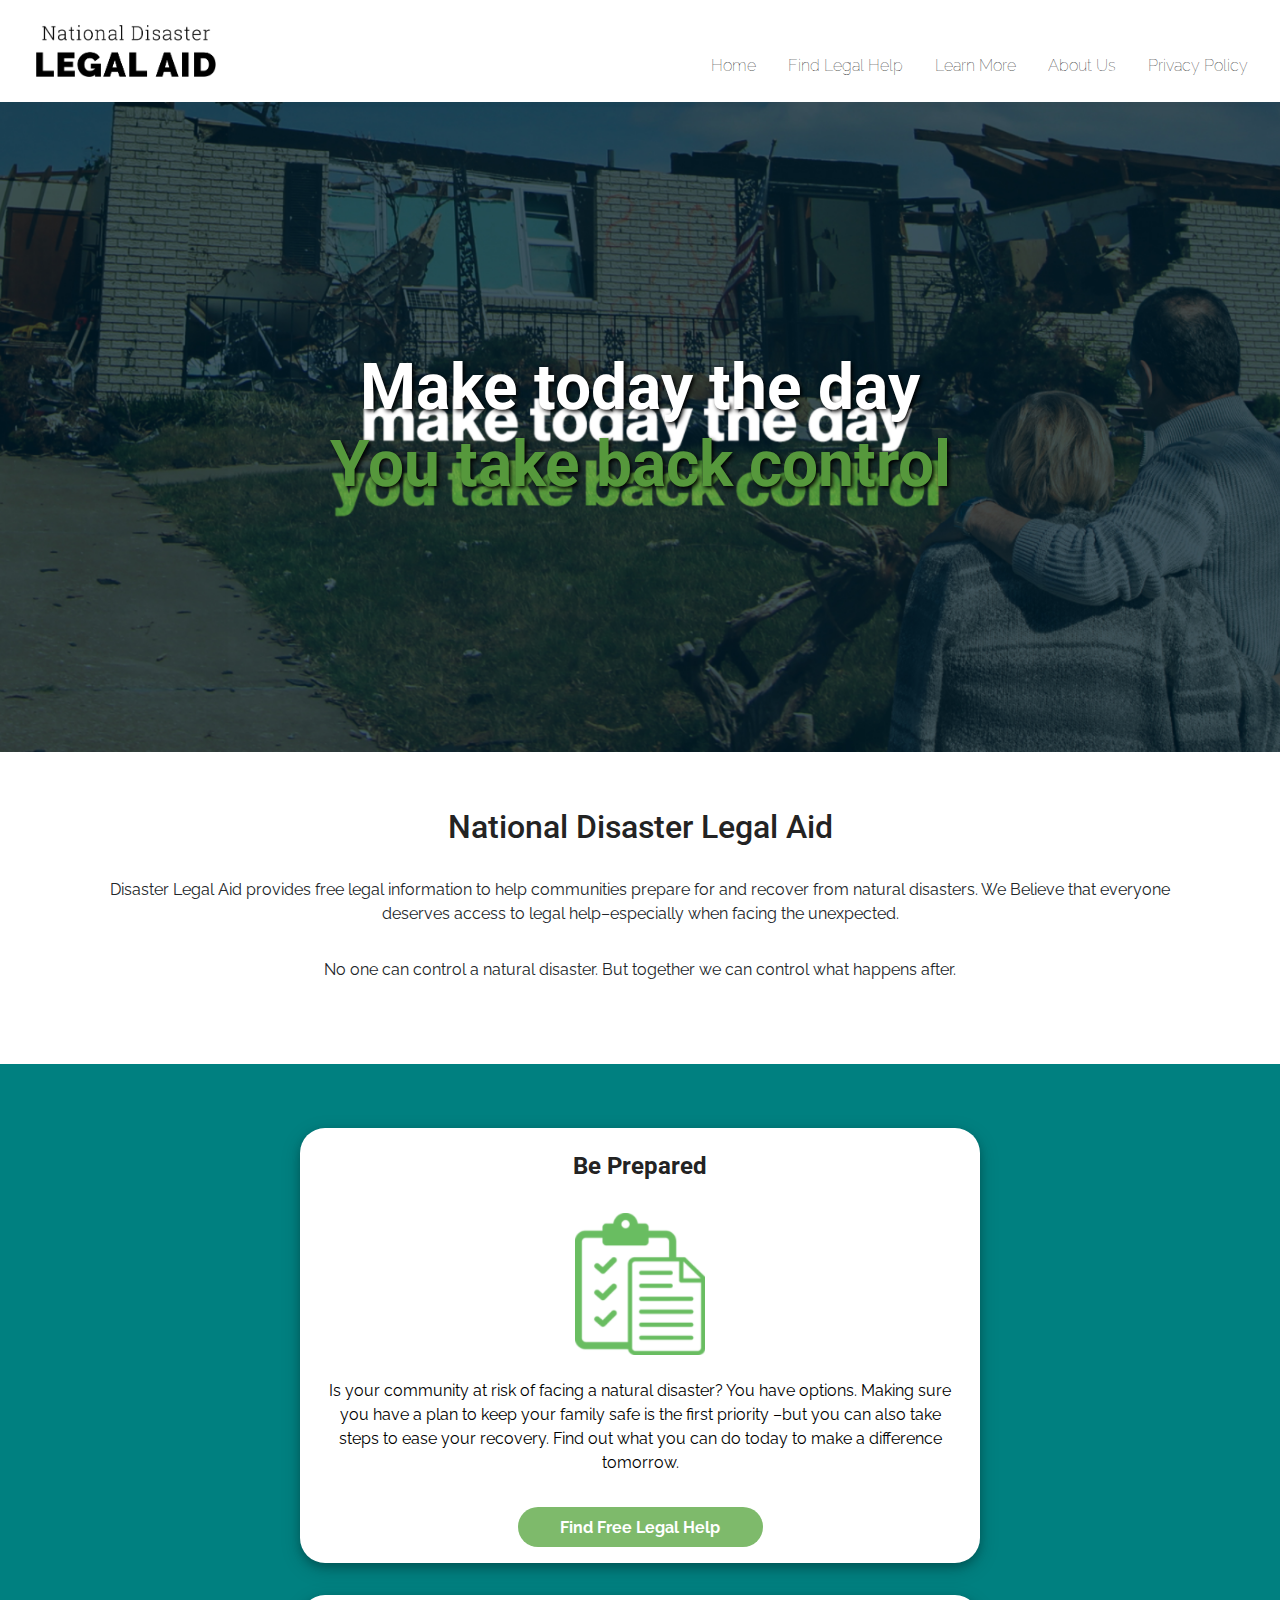
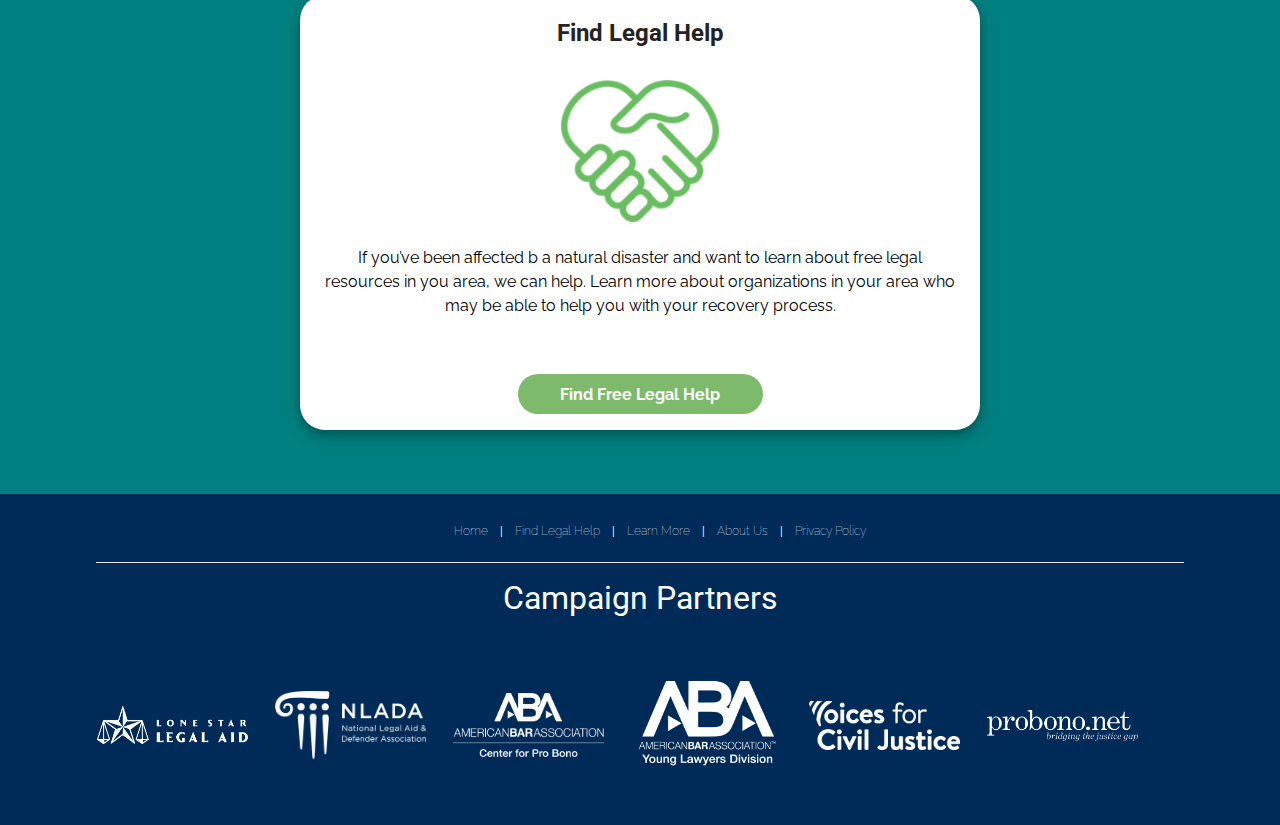
==== commit 59c393fc: "Updates made" ====
--- a/LP2.html
+++ b/LP2.html
@@ -113,7 +113,7 @@
          <div class="info-image">
         <img src="image/legal-help.png" class="img-fluid" alt="legal help">
       </div>
-        <p>If you’ve been affected b a natural disaster and want to learn about free legal resources in you area, we can help. Learn more about organizations in your area who may be able to help you with your recovery process.</p>
+        <p class="extra-margin">If you’ve been affected b a natural disaster and want to learn about free legal resources in you area, we can help. Learn more about organizations in your area who may be able to help you with your recovery process.</p>
         <a href="/legalhelp/"><button type="button" class="btn btn-lg round">Find Free Legal Help</button></a>
       </div>
       </div>
--- a/css/LP2.css
+++ b/css/LP2.css
@@ -12,10 +12,19 @@
 }
 
 h2{
+  font-family: 'Roboto', sans-serif;
+  font-size: 2em;
+  font-weight: bold;
+  color:232323;
+}
+
+/*
+h2{
   font-family: 'Work Sans', sans-serif;
   font-weight: 600;
   color: #0C2B55;
-}
+}*/
+
 .full-width{
   width: 100vw;
   position: relative;
@@ -26,8 +35,8 @@
 
 .center-text{
   text-align: center;
-  font-size: 26px;
-  font-family: newe-house-display;
+   font-size: 16px;
+ font-family: 'Raleway', sans-serif;
  
      padding: 50px 85px;
 
@@ -35,13 +44,20 @@
 
 .center-text h2{
   text-align: center;
-  font-size: 45px;
+  font-size: 32px;
   margin: .20em 0;
 
 }
 .center-text p{
   margin: 2em 0;
 
+}
+
+.extra-margin {
+    margin-top: 0px;
+    margin-right: 0px;
+    margin-bottom: 2.50em;
+    margin-left: 0px;
 }
 
 /* removed variables because not supported in IE 11
@@ -67,6 +83,7 @@
   margin: 1em 0;
 }
 
+
 .navbar-custom{
   background-color: white!important;
 }
@@ -106,19 +123,22 @@
 .header h1 {
   margin:0;
   text-align: center;
-  font-weight:400;
-  font-size:  3em;
-  color:white; 
-  font-family: 'Anton', sans-serif;
+
+   font-weight: bold;
+  font-size:  4em;
+  color:#ffffff; 
+  font-family: 'Roboto', sans-serif;
+  text-shadow: 2px 2px 4px black;
 }
 
 .header h2 {
   margin:0;
   text-align: center;
-  font-weight:400;
-  font-size:  3em;
-  color:green;
-  font-family: 'Anton', sans-serif;
+ font-weight: bold;
+  font-size:  4em;
+  color:#56983c;
+  font-family: 'Roboto', sans-serif;
+  text-shadow: 2px 2px 4px black;
   
 }
 
@@ -166,7 +186,7 @@
 
 }
 .center-text p{
-  font-size:20px;
+  font-size:16px;
 
 }
 
@@ -177,7 +197,7 @@
       font-size: 3rem;
     }
     .center-text h2{
-  font-size: 30px;
+  font-size: 32px;
 
 }
 .center-text p{
@@ -257,7 +277,7 @@
   font-weight: 600;
 }
 /*MISSION SECTION MEDIA QUERIES*/
-@media (max-width: 1528px) and (min-width: 850px) {
+@media (max-width: 950px) and (min-width: 850px) {
   .mission-image img{
     object-fit: cover;
     width:100%;
@@ -408,7 +428,7 @@
 }
 .info-section{
   background-color: white;
-
+  border-radius: 25px;
   box-sizing: border-box;
   box-shadow: 0 4px 8px 0 rgba(0, 0, 0, 0.2), 0 6px 20px 0 rgba(0, 0, 0, 0.19);
   margin: 1em 1em;
@@ -430,8 +450,8 @@
 .info-text{
   padding: 1.5em 1.5em 0 1.5em;
   text-align: center;
-  font-size: 20px;
-  font-family: "NeueHaasDisplay-Bold";
+  font-size: 16px;
+  font-family: 'Raleway', sans-serif;
 }
 .info-section img{
   max-width: 100%;
@@ -442,6 +462,7 @@
   .info-image img{
   border-radius: 0px 0px 0px 0px;
   height:80%;
+  height: 142px;
 
 }
 
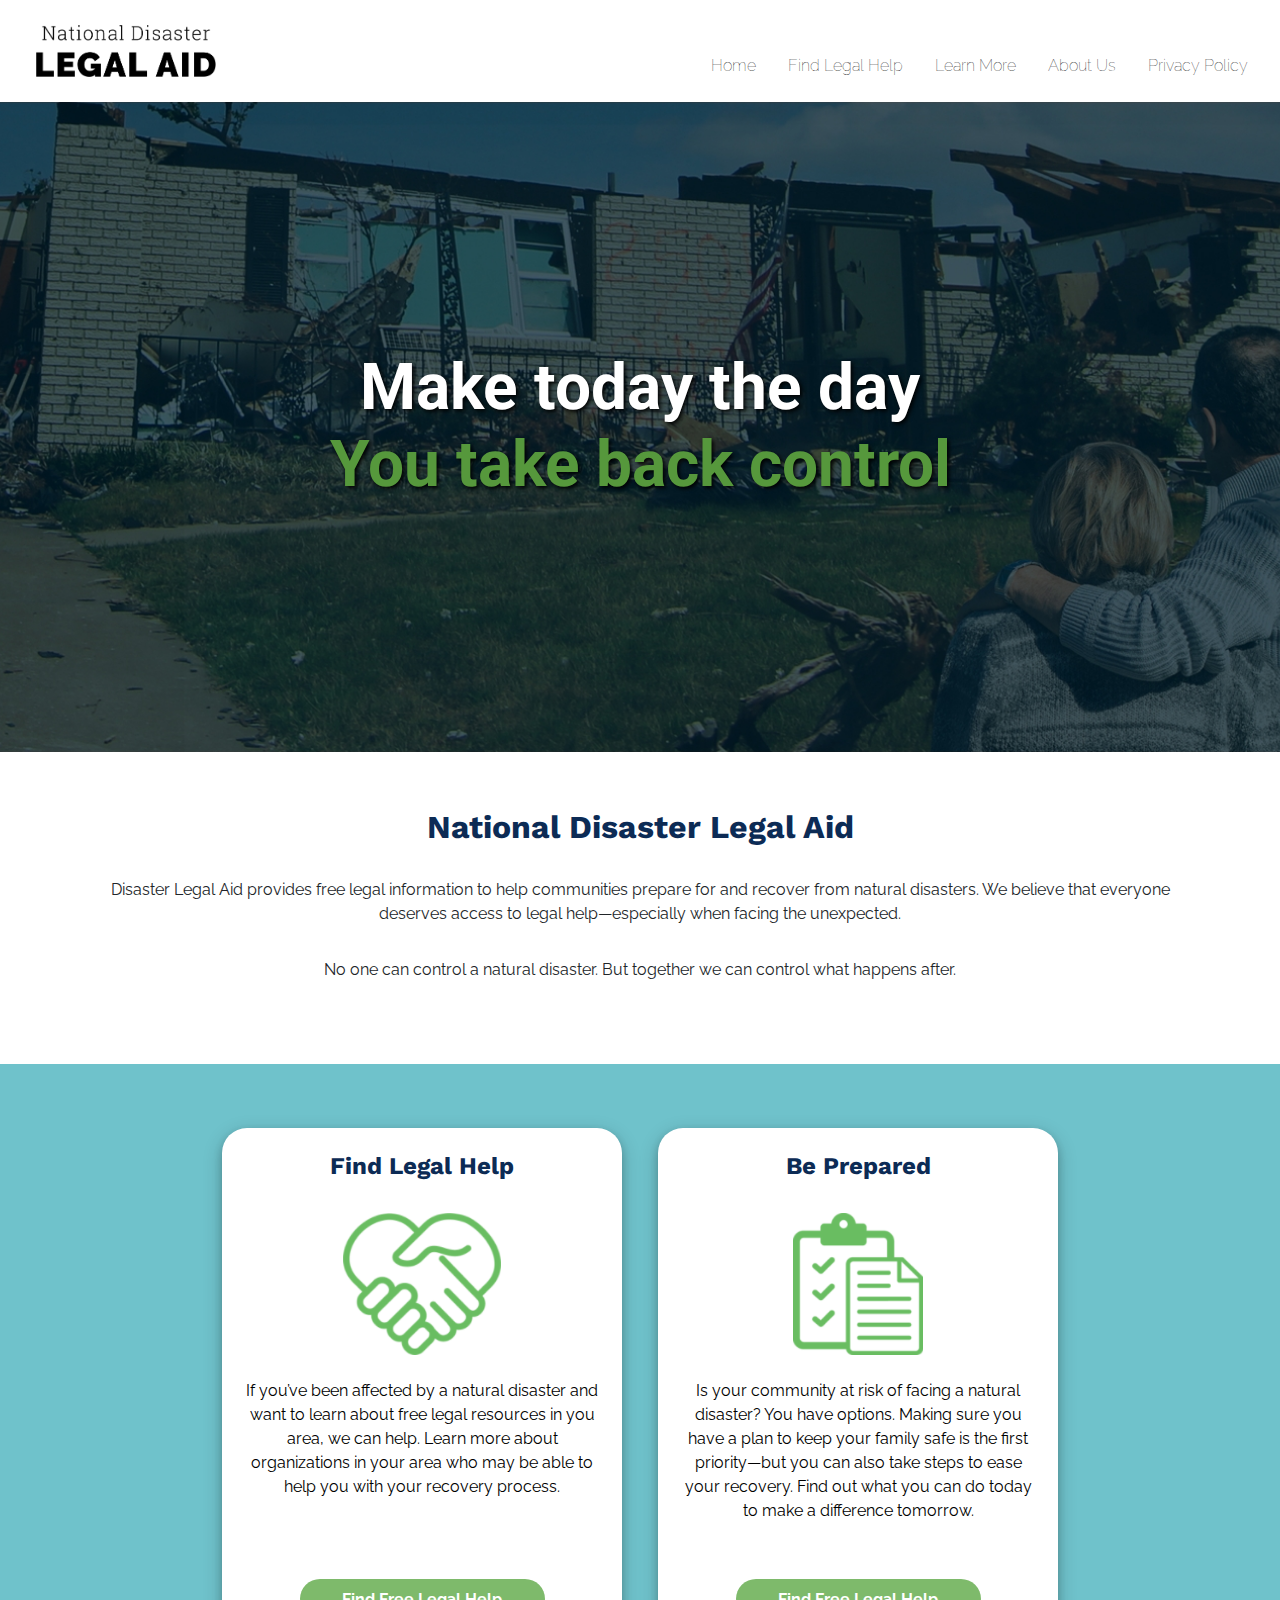
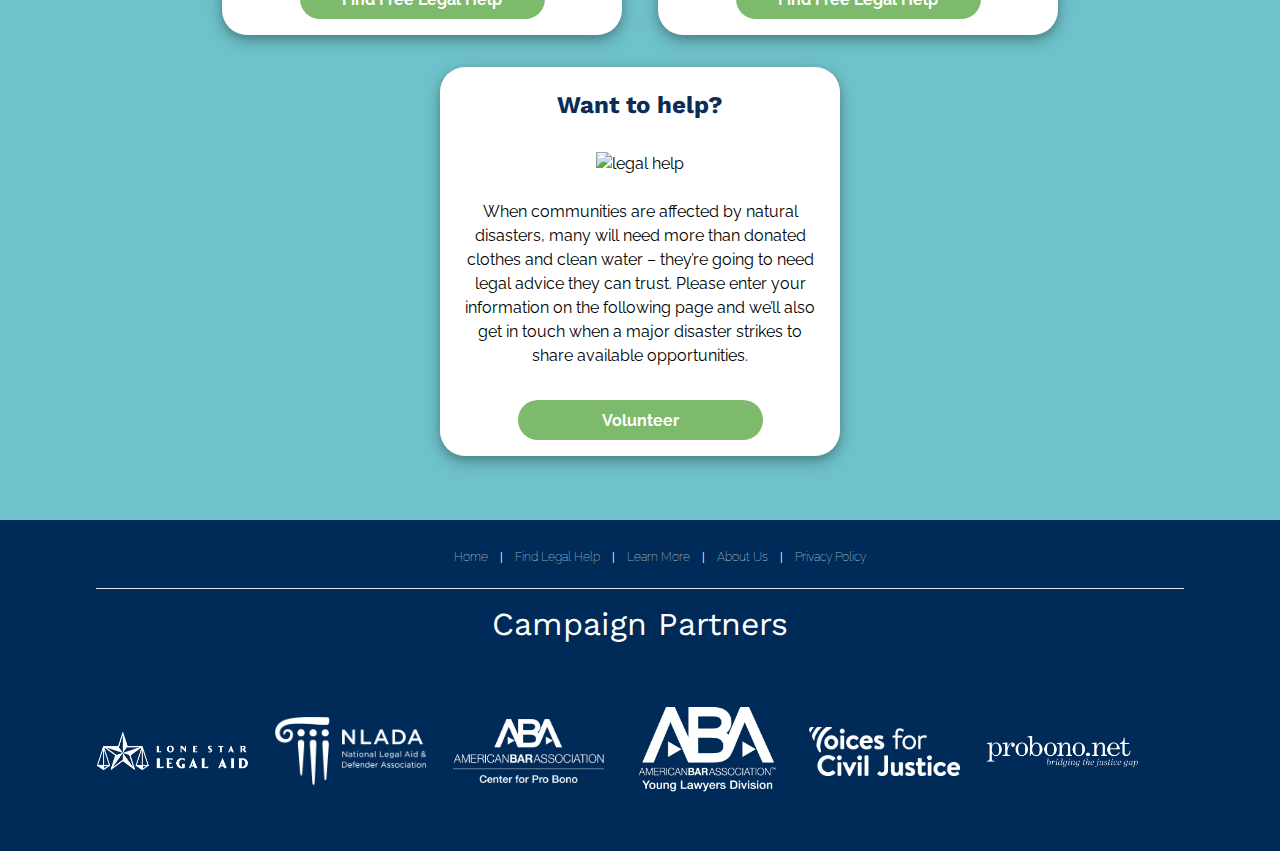
==== commit df87d071: "Updated, based on new design" ====
--- a/LP2.html
+++ b/LP2.html
@@ -1,15 +1,17 @@
+
+<!DOCTYPE html>
 <html>
   <head>
     <meta charset = "utf-8">
   <meta name="viewport" content="width=device-width, initial-scale=1">
-  <title>Get Started | Disaster Legal Aid</title>
-  <link rel="canonical" href="https://www.disasterlegalaid.org/get-started/" />
-  <meta name="description" content="Communities affected by disaster need more than donated clothes and clean water - they need legal advice they can trust. Can we count on you to be there?">
-  <meta property="og:title" content="Get Started | Disaster Legal Aid" />
+  <title>Affected By A Natural Disaster? Get Help | Disaster Legal Aid</title>
+  <link rel="canonical" href="https://www.disasterlegalaid.org/get-help/" />
+  <meta name="description" content="Disaster Legal Aid provides free legal information to help communities prepare for and recover from natural disasters. We believe everyone deserves access to legal help.">
+  <meta property="og:title" content="Affected By A Natural Disaster? Get Help | Disaster Legal Aid" />
   <meta property="og:type" content="website" />
-  <meta property="og:url" content="https://www.disasterlegalaid.org/get-started/" />
-  <meta property="og:image" content="https://www.disasterlegalaid.org/dla-assets/image/header.jpg" />
-  <meta property="og:description" content="Communities affected by disaster need more than donated clothes and clean water - they need legal advice they can trust. Can we count on you to be there?" />
+  <meta property="og:url" content="https://www.disasterlegalaid.org/get-help/" />
+  <meta property="og:image" content="https://www.disasterlegalaid.orgimage/header.jpg" />
+  <meta property="og:description" content="Disaster Legal Aid provides free legal information to help communities prepare for and recover from natural disasters. We believe everyone deserves access to legal help." />
   <link rel="stylesheet" type="text/css" href="css/LP2.css">
   <link rel="stylesheet" href="https://stackpath.bootstrapcdn.com/bootstrap/4.3.1/css/bootstrap.min.css" integrity="sha384-ggOyR0iXCbMQv3Xipma34MD+dH/1fQ784/j6cY/iJTQUOhcWr7x9JvoRxT2MZw1T" crossorigin="anonymous">
     <link href="https://fonts.googleapis.com/css?family=Raleway" rel="stylesheet">
@@ -20,16 +22,16 @@
 <script type="text/javascript" async="" src="https://www.google-analytics.com/analytics.js"></script>
 <script async="" src="https://www.googletagmanager.com/gtag/js?id=UA-3254976-32"></script>
   <script>
-			var analyticsId = "UA-3254976-32";
-			var sessionId = getCookie("SESSIONID") ? getCookie("SESSIONID") : setCookie("SESSIONID",guid(),365);
-			window.dataLayer = window.dataLayer || [];
-			function gtag(){dataLayer.push(arguments);}
-			gtag( 'js', new Date() );
-			gtag( 'config', analyticsId, {
-				'dimension1': sessionId,
-				'dimension2': Date.now()
-			});
-		</script>
+      var analyticsId = "UA-3254976-32";
+      var sessionId = getCookie("SESSIONID") ? getCookie("SESSIONID") : setCookie("SESSIONID",guid(),365);
+      window.dataLayer = window.dataLayer || [];
+      function gtag(){dataLayer.push(arguments);}
+      gtag( 'js', new Date() );
+      gtag( 'config', analyticsId, {
+        'dimension1': sessionId,
+        'dimension2': Date.now()
+      });
+    </script>
   </head>
   <body class="container-fluid">
 
@@ -65,14 +67,14 @@
 <section class="header full-width">
       <div>
       <h1>Make today the day</h1>
-      <h2>You take back control</h2>
+      <h1>You take back control</h1>
     </div>
     </section>
 
 
 <!--
     <section class="header full-width">
-      <div class="textstyle"> 
+      <div class="textstyle">
       <h1>Make today the day</h1>
       <h2>You take back control</h2>
     </div>
@@ -85,7 +87,7 @@
 
       <div class="container center-text">
         <h2>National Disaster Legal Aid</h2>
-           <p> Disaster Legal Aid provides free legal information to help communities prepare for and recover from natural disasters. We Believe that everyone deserves access to legal help–especially when facing the unexpected. 
+           <p> Disaster Legal Aid provides free legal information to help communities prepare for and recover from natural disasters. We believe that everyone deserves access to legal help—especially when facing the unexpected.
           <p>No one can control a natural disaster. But together we can control what happens after.</p>
           </div>
       </div>
@@ -94,6 +96,18 @@
 
 
  <section class="options full-width">
+        <div class="info-section">
+        <div class="info-text">
+
+        <h2>Find Legal Help</h2>
+         <div class="info-image">
+        <img src="image/legal-help.png" class="img-fluid" alt="legal help">
+      </div>
+        <p class="extra-margin">If you’ve been affected by a natural disaster and want to learn about free legal resources in you area, we can help. Learn more about organizations in your area who may be able to help you with your recovery process.</p>
+        <a href="/legalhelp/"><button type="button" class="btn btn-lg round">Find Free Legal Help</button></a>
+      </div>
+      </div>
+
       <div class="info-section">
         <div class="info-text">
 
@@ -101,162 +115,28 @@
          <div class="info-image">
         <img src="image/check-list-kit.png" class="img-fluid" alt="legal help">
       </div>
-        <p>Is your community at risk of facing a natural disaster? You have options. Making sure you have a plan to keep your family safe is the first priority –but you can also take steps to ease your recovery. Find out what you can do today to make a difference tomorrow.</p>
-        <a href="/legalhelp/"><button type="button" class="btn btn-lg round">Find Free Legal Help</button></a>
+        <p class="extra-margin2">Is your community at risk of facing a natural disaster? You have options. Making sure you have a plan to keep your family safe is the first priority—but you can also take steps to ease your recovery. Find out what you can do today to make a difference tomorrow.</p>
+        <a href="/preparedness/"><button type="button" class="btn btn-lg round">Find Free Legal Help</button></a>
       </div>
       </div>
-  
-      <div class="info-section">
+
+       <div class="info-section">
         <div class="info-text">
 
-        <h2>Find Legal Help</h2>
+        <h2>Want to help?</h2>
          <div class="info-image">
-        <img src="image/legal-help.png" class="img-fluid" alt="legal help">
+        <img src="image/help.png" class="img-fluid" alt="legal help">
       </div>
-        <p class="extra-margin">If you’ve been affected b a natural disaster and want to learn about free legal resources in you area, we can help. Learn more about organizations in your area who may be able to help you with your recovery process.</p>
-        <a href="/legalhelp/"><button type="button" class="btn btn-lg round">Find Free Legal Help</button></a>
+        <p>When communities are affected by natural disasters, many will need more than donated clothes and clean water – they’re going to need legal advice they can trust. Please enter your information on the following page and we’ll also get in touch when a major disaster strikes to share available opportunities.</p>
+        <a href="/preparedness/"><button type="button" class="btn btn-lg round">Volunteer</button></a>
       </div>
       </div>
-    </section>
 
     
 
-    <!---
-    <section class="volunteer-signup full-width area-spacing">
-      <div class="container formText">
-        <h2>There's No Substitute For What You Can Do</h2>
-        <p>When communities are affected by natural disasters, Americans come together to help them get back on their feet. But many will need more than donated clothes and clean water – they’re going to need legal advice they can trust. It took you thousands of hours to earn the skills and knowledge you have as an attorney. Can we count on you to be there?<p>Join us on our mission to help low- and middle-income people get the legal help they need to recover and rebuild.</p>
-      </div>
 
-
-      <div class="container form">
-        <h2>Ready to Help?</h2>
-
-<!-- Form Redirect -->
-<!---
-<script type="text/javascript">
-var formSubmitted=false;
-</script>
-<iframe name="hidden_iframe" id="hidden_iframe" style="display:none;" onload="if(formSubmitted) {ga('send', 'event', 'Volunteer Form', 'submit'); setTimeout(function() {window.location='/thank-you';}, 1000)};"></iframe>
-
-         <form id="google-form" action="https://docs.google.com/forms/d/e/1FAIpQLScfr3gOMSsjPT8p-qqspWNK3VT_Y4ADbwQ43Pd9TJvDcV4FFA/formResponse" method="post" target="hidden_iframe" onsubmit="formSubmitted=true;">
-          <p>Please enter your information below to receive more information. We’ll also get in touch when a major disaster strikes to share available opportunities.</p>
-          <div class="form-name">
-              <div class="form-group name-field">
-                <input name="entry.1687598715"type="text" class="form-control" id="exampleFormControlInput1" placeholder="First Name" required="required">
-              </div>
-              <div class="form-group name-field">
-                <input name="entry.924260050" type="text" class="form-control " id="exampleFormControlInput1" placeholder="Last Name" required="required">
-              </div>
-          </div>
-           <div class="form-group">
-            <select name="entry.1540857647" class="form-control" id="exampleFormControlSelect1" required="required" style="color:#6c757d;">
-              <option selected disabled hidden value="">Primary Bar Admission State or Territory</option>
-              <option name="entry.1540857647" value="Alabama">Alabama</option>
-              <option name="entry.1540857647" value="Alaska">Alaska</option>
-              <option name="entry.1540857647" value="American Samoa">American Samoa</option>
-              <option name="entry.1540857647" value="Arizona">Arizona</option>
-              <option name="entry.1540857647" value="Arkansas">Arkansas</option>
-              <option name="entry.1540857647" value="California">California</option>
-              <option name="entry.1540857647" value="Colorado">Colorado</option>
-              <option name="entry.1540857647" value="Connecticut">Connecticut</option>
-              <option name="entry.1540857647" value="Delaware">Delaware</option>
-              <option name="entry.1540857647" value="District of Columbia">District of Columbia</option>
-              <option name="entry.1540857647" value="Florida">Florida</option>
-              <option name="entry.1540857647" value="Georgia">Georgia</option>
-              <option name="entry.1540857647" value="Guam">Guam</option>
-              <option name="entry.1540857647" value="Hawaii">Hawaii</option>
-              <option name="entry.1540857647" value="Idaho">Idaho</option>
-              <option name="entry.1540857647" value="Illinois">Illinois</option>
-              <option name="entry.1540857647" value="Indiana">Indiana</option>
-              <option name="entry.1540857647" value="Iowa">Iowa</option>
-              <option name="entry.1540857647" value="Kansas">Kansas</option>
-              <option name="entry.1540857647" value="Kentucky">Kentucky</option>
-              <option name="entry.1540857647" value="Louisiana">Louisiana</option>
-              <option name="entry.1540857647" value="Maine">Maine</option>
-              <option name="entry.1540857647" value="Maryland">Maryland</option>
-              <option name="entry.1540857647" value="Massachusetts">Massachusetts</option>
-              <option name="entry.1540857647" value="Michigan">Michigan</option>
-              <option name="entry.1540857647" value="Minnesota">Minnesota</option>
-              <option name="entry.1540857647" value="Mississippi">Mississippi</option>
-              <option name="entry.1540857647" value="Missouri">Missouri</option>
-              <option name="entry.1540857647" value="Montana">Montana</option>
-              <option name="entry.1540857647" value="Nebraska">Nebraska</option>
-              <option name="entry.1540857647" value="Nevada">Nevada</option>
-              <option name="entry.1540857647" value="New Hampshire">New Hampshire</option>
-              <option name="entry.1540857647" value="New Jersey">New Jersey</option>
-              <option name="entry.1540857647" value="New Mexico">New Mexico</option>
-              <option name="entry.1540857647" value="New York">New York</option>
-              <option name="entry.1540857647" value="North Carolina">North Carolina</option>
-              <option name="entry.1540857647" value="North Dakota">North Dakota</option>
-              <option name="entry.1540857647" value="Northern Mariana Islands">Northern Mariana Islands</option>
-              <option name="entry.1540857647" value="Ohio">Ohio</option>
-              <option name="entry.1540857647" value="Oklahoma">Oklahoma</option>
-              <option name="entry.1540857647" value="Oregon">Oregon</option>
-              <option name="entry.1540857647" value="Pennsylvania">Pennsylvania</option>
-              <option name="entry.1540857647" value="Puerto Rico">Puerto Rico</option>
-              <option name="entry.1540857647" value="Rhode Island">Rhode Island</option>
-              <option name="entry.1540857647" value="South Carolina">South Carolina</option>
-              <option name="entry.1540857647" value="South Dakota">South Dakota</option>
-              <option name="entry.1540857647" value="Tennessee">Tennessee</option>
-              <option name="entry.1540857647" value="Texas">Texas</option>
-              <option name="entry.1540857647" value="Utah">Utah</option>
-              <option name="entry.1540857647" value="Vermont">Vermont</option>
-              <option name="entry.1540857647" value="Virginia">Virginia</option>
-              <option name="entry.1540857647" value="Washington">Washington</option>
-              <option name="entry.1540857647" value="West Virginia">West Virginia</option>
-              <option name="entry.1540857647" value="Wisconsin">Wisconsin</option>
-              <option name="entry.1540857647" value="Wyoming">Wyoming</option>
-            </select>
-          </div>
-          <div class="form-group">
-            <input name="entry.826848541" type="text" class="form-control" id="exampleFormControlInput1" placeholder="Zip Code" size="6" required="required" pattern="[0-9]{5}" title="5 digit zip code">
-          </div>
-          <div class="form-group">
-            <input name="entry.947371666" type="text" class="form-control" id="exampleFormControlInput1" placeholder="Email Address" required="required" pattern="^[a-zA-Z0-9_.+-]+@[a-zA-Z0-9-]+\.[a-zA-Z0-9-.]+$" title="email address (e.g., name@name.com)">
-          </div>
-          <div class="form-group">
-            <select name="entry.2019668768" class="form-control" id="exampleFormControlSelect1" required="required" style="color:#6c757d;">
-              <option selected disabled hidden value="">Area of Interest</option>
-              <option name="entry.2019668768" value="FEMA Applications and Appeals">FEMA Applications and Appeals</option>
-              <option name="entry.2019668768" value="Insurance Issues">Insurance Issues</option>
-              <option name="entry.2019668768" value="Disaster Relief Presentations and/or Trainings">Disaster Relief Presentations and/or Trainings</option>
-              <option name="entry.2019668768" value="I’m new to this and would like to learn more about the opportunities">I'm new to this and would like to learn more about the opportunities</option>
-              <option name="entry.2019668768" value="Other">Other</option>
-            </select>
-          </div>
-          <div class=submit-button>
-            <input type="submit" name="submit" value="Submit" class="btn btn-lg round">
-          </div>
-        </form>
-      </div>
     </section>
 
-    <section class="mission full-width">
-
-      <div class="mission-image">
-        <img src="image/mission.jpeg" alt="">
-      </div>
-
-      <div class="mission-text container area-spacing">
-        <h2>Our Mission</h2>
-        <p>DisasterLegalAid.org was established in 2008. Our goal is to help recruit and mobilize pro bono attorneys in the aftermath of a disaster, and to provide a centralized resource for nonprofit legal advocates helping disaster survivors nationwide. We also develop and host self-help legal tools and information for disaster-impacted communities.<p>DisasterLegalAid.org is a joint effort of Lone Star Legal Aid, Pro Bono Net, the American Bar Association, the Legal Services Corporation, and the National Legal Aid & Defender Association.</p>
-      </div>
-    </section>
-
-    <section class="options full-width">
-      <div class="info-section volunteer">
-        <div class="info-text">
-        <h2>Do You Need Legal Help?</h2>
-        <p>If a natural disaster has impacted you or your family, DisasterLegalAid.org can help you learn about your rights and find free legal assistance.</p>
-        <a href="/legalhelp/"><button type="button" class="btn btn-lg round">Find Legal Help</button></a>
-      </div>
-      <div class="info-image">
-        <img src="image/legalHelp.jpg" class="img-fluid" alt="legal help">
-      </div>
-      </div>
-    </section>
--->
     <footer class="full-width">
     <div class=" footer-links">
       <ul>
@@ -280,7 +160,7 @@
         <a href="https://www.americanbar.org/groups/center-pro-bono/" target="_blank"><img src="logos/abaCenterProBonoLogo.png" alt="American Bar Association - Center for Pro Bono Logo"></a>
         <a href="https://www.americanbar.org/groups/young_lawyers/disaster_legal_services/" target="_blank"><img src="logos/abaYldLogo.png" alt="American Bar Association - Young Lawyers Division Logo"></a>
         <a href="https://voicesforciviljustice.org/" target="_blank"><img src="logos/VoicesForCivilJusticeLogo.png" alt="Voices for Civil Justice Logo"></a>
-        <a href="www.probono.net" target="_blank"><img src="logos/Probono_Logo.png" alt="ProBono.net Logo"></a>
+        <a href="https://www.probono.net" target="_blank"><img src="logos/Probono_Logo.png" alt="ProBono.net Logo"></a>
       </div>
     </div>
     </footer>
@@ -298,4 +178,4 @@
 <script src="https://mid.rkdms.com/t?pid=500439f3-a008-4879-a0cc-fdad0d09b97b&ctag=allpgs&u1= https://www.disasterlegalaid.org/get-started/"></script>
 <script>document.write("<scr"+"ipt src='https://mpp.vindicosuite.com/mpp/?y=2&t=j&tp=1&clid=9156&pixid=99103228&rnd=<timestamp_here>&u="+escape(parent.document.location)+"&r="+escape(parent.document.referrer)+"'></scri"+"pt>");</script><NOSCRIPT><IMG SRC="https://mpp.vindicosuite.com/mpp/?y=2&t=i&tp=1&clid=9156&pixid=99103228&rnd=<timestamp_here>" style="display: none"></NOSCRIPT>
   </body>
-</html>
+</html> --- a/css/LP2.css
+++ b/css/LP2.css
@@ -11,19 +11,19 @@
   font-weight: medium;
 }
 
-h2{
+/*h2{
   font-family: 'Roboto', sans-serif;
   font-size: 2em;
   font-weight: bold;
-  color:232323;
-}
-
-/*
+  color:#0C2B55;
+}*/
+
+
 h2{
   font-family: 'Work Sans', sans-serif;
   font-weight: 600;
   color: #0C2B55;
-}*/
+}
 
 .full-width{
   width: 100vw;
@@ -37,7 +37,7 @@
   text-align: center;
    font-size: 16px;
  font-family: 'Raleway', sans-serif;
- 
+
      padding: 50px 85px;
 
 }
@@ -46,6 +46,7 @@
   text-align: center;
   font-size: 32px;
   margin: .20em 0;
+  font-weight: 700;
 
 }
 .center-text p{
@@ -53,7 +54,14 @@
 
 }
 
+
 .extra-margin {
+    margin-top: 0px;
+    margin-right: 0px;
+    margin-bottom: 4.00em;
+    margin-left: 0px;
+}
+.extra-margin2 {
     margin-top: 0px;
     margin-right: 0px;
     margin-bottom: 2.50em;
@@ -111,7 +119,7 @@
   display: flex;
   justify-content: center;
   align-items: center;
-  background-image: url('../image/hero-image-headline.png');
+  background-image: url('../image/hero-image-headline.jpg');
   background-color: #cccccc;
   background-repeat: no-repeat;
   height:450px;
@@ -126,20 +134,13 @@
 
    font-weight: bold;
   font-size:  4em;
-  color:#ffffff; 
+  color:#ffffff;
   font-family: 'Roboto', sans-serif;
   text-shadow: 2px 2px 4px black;
 }
 
-.header h2 {
-  margin:0;
-  text-align: center;
- font-weight: bold;
-  font-size:  4em;
+.header h1:last-child {
   color:#56983c;
-  font-family: 'Roboto', sans-serif;
-  text-shadow: 2px 2px 4px black;
-  
 }
 
 /*
@@ -158,7 +159,7 @@
    font-size:  3em;
    color:white;
    font-family: 'Anton', sans-serif;
- 
+
 }
 .textstyle h2{
   vertical-align: middle;
@@ -166,8 +167,8 @@
    font-size:  3em;
    color:green;
    font-family: 'Anton', sans-serif;
-  
-  
+
+
 } */
 
 
@@ -179,7 +180,7 @@
 /*HEADER SECTION MEDIA QUERIES*/
 @media screen and (max-width: 886px) {
   .header h1 {
-    line-height: 50px;
+    line-height: 1.15em;
   }
   .center-text h2{
   font-size: 32px;
@@ -260,7 +261,7 @@
 /*MISSION SECTION*/
 .mission{
   display: flex;
- 
+
   justify-content:center;
 
 }
@@ -412,7 +413,8 @@
   }
 }
 
-@media screen and (min-width: 1500px) {
+
+@media screen and (min-width: 885px) and (max-width: 1320px) {
  form{
   /* width: 75%; */
   margin: auto;
@@ -421,7 +423,7 @@
 
 /*VOLUNTEER OPTIONS*/
 .options{
-  background-color: teal;
+  background-color: #6FC2CB;
   padding: 3em 0.5em;
   text-align: center;
   justify-content:space-between;
@@ -436,9 +438,9 @@
   flex:1;
 flex-direction: row;
   color: black;
-  max-width: 680px;
+  max-width: 400px;
   display:inline-table;
- 
+
 }
 .info-section h2{
   font-size: 1.5em;
@@ -465,19 +467,130 @@
   height: 142px;
 
 }
+
+@media screen and (min-width: 1444px) {
+ form{
+  /* width: 75%; */
+  margin: auto;
+ }
+}
+
+/*VOLUNTEER OPTIONS*/
+.options{
+  background-color: #6FC2CB;
+  padding: 3em 0.5em;
+  text-align: center;
+  justify-content:space-between;
+}
+.info-section{
+  background-color: white;
+  border-radius: 25px;
+  box-sizing: border-box;
+  box-shadow: 0 4px 8px 0 rgba(0, 0, 0, 0.2), 0 6px 20px 0 rgba(0, 0, 0, 0.19);
+  margin: 1em 1em;
+  display: flex;
+  flex:1;
+flex-direction: row;
+  color: black;
+  max-width: 650px;
+  display:inline-table;
+
+}
+.info-section h2{
+  font-size: 1.5em;
+  font-weight: bold;
+}
+.info-section a{
+  text-decoration: none;
+}
+.info-text{
+  padding: 1.5em 1.5em 0 1.5em;
+  text-align: center;
+  font-size: 16px;
+  font-family: 'Raleway', sans-serif;
+}
+.info-section img{
+  max-width: 100%;
+  margin:1.5em;
+
+}
+
+  .info-image img{
+  border-radius: 0px 0px 0px 0px;
+  height:80%;
+  height: 142px;
+
+}
+
+
+@media screen and (min-width: 1445px) {
+ form{
+  /* width: 75%; */
+  margin: auto;
+ }
+}
+
+/*VOLUNTEER OPTIONS*/
+.options{
+  background-color: #6FC2CB;
+  padding: 3em 0.5em;
+  text-align: center;
+  justify-content:space-between;
+}
+.info-section{
+  background-color: white;
+  border-radius: 25px;
+  box-sizing: border-box;
+  box-shadow: 0 4px 8px 0 rgba(0, 0, 0, 0.2), 0 6px 20px 0 rgba(0, 0, 0, 0.19);
+  margin: 1em 1em;
+  display: flex;
+  flex:1;
+flex-direction: row;
+  color: black;
+  max-width: 400px;
+  display:inline-table;
+
+}
+.info-section h2{
+  font-size: 1.5em;
+  font-weight: bold;
+}
+.info-section a{
+  text-decoration: none;
+}
+.info-text{
+  padding: 1.5em 1.5em 0 1.5em;
+  text-align: center;
+  font-size: 16px;
+  font-family: 'Raleway', sans-serif;
+}
+.info-section img{
+  max-width: 100%;
+  margin:1.5em;
+
+}
+
+  .info-image img{
+  border-radius: 0px 0px 0px 0px;
+  height:80%;
+  height: 142px;
+
+}
+
+
 
 /*VOLUNTEER OPTIONS MEDIA QUERIES*/
 @media screen and (max-width: 790px) {
   .info-section .btn-lg.round {
     font-size: .95em;
     font-weight: bold;
-    line-height: 1em;
+    line-height: .75em;
     width:225px;
     height:2em;
   }
-  .info-section h2{
+  /*.info-section h2{
     font-size:16px;
-  }
+  }*/
 
 }
 @media screen and (max-width: 750px) {
@@ -486,16 +599,22 @@
   }
 }
 @media screen and (max-width: 670px) {
-  .info-section h2{
+  /*.info-section h2{
     font-size: 1.25em;
-  }
+  }*/
   .info-text{
     font-size: .90em;
   }
 }
 @media screen and (max-width: 600px) {
+  .center-text {
+    padding-top: 2rem;
+    padding-bottom: 1rem;
+  }
+  
   .info-section img{
-    display: none;
+    height: 4.5rem;
+    margin: .75rem;
   }
   .info-section{
     text-align: center;
